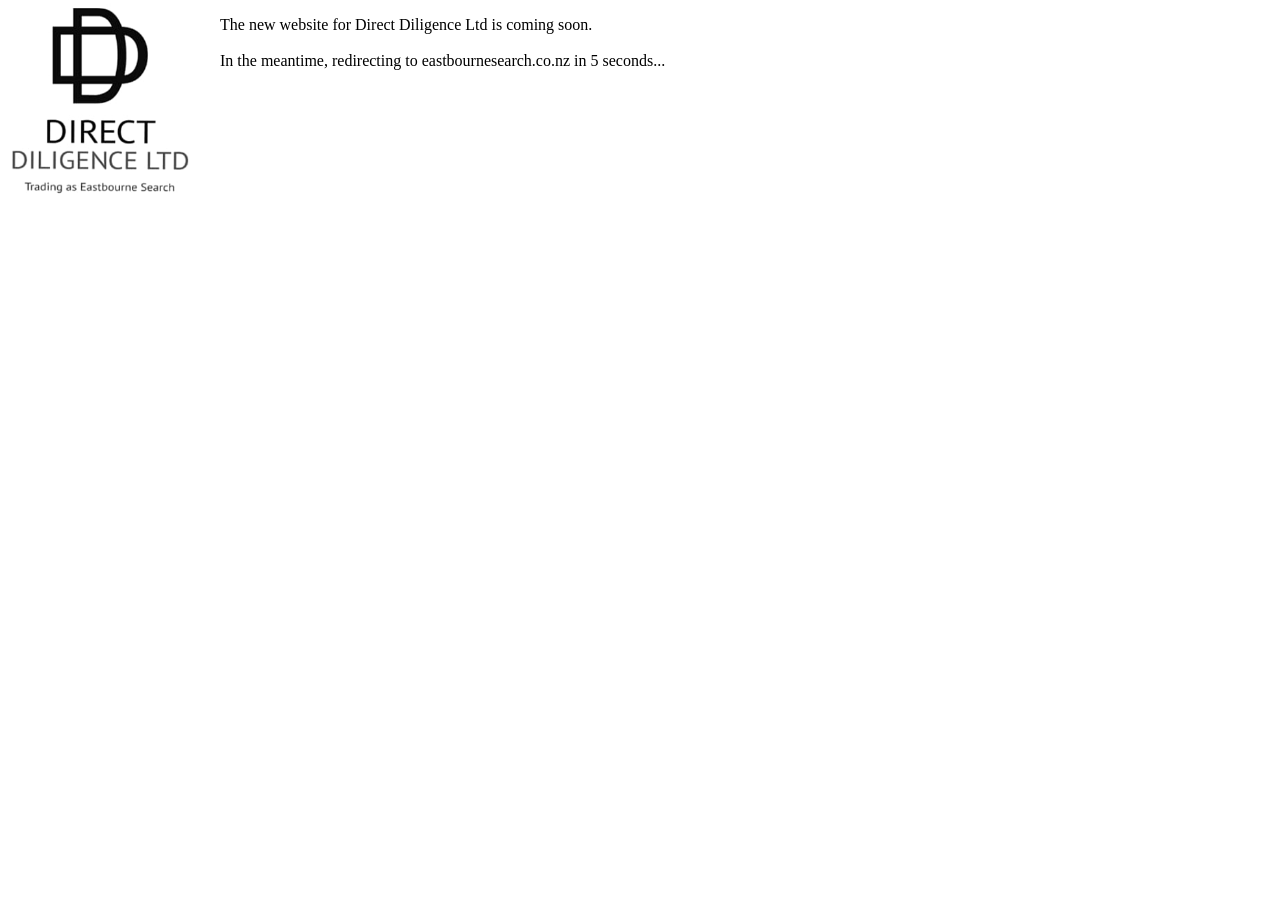
==== index.html @ 0bc6c211 "Commit of temp website, pending full takeover and restyle" ====
<!DOCTYPE html>
<html lang="en">
<head>
<meta charset="UTF-8">
<meta name="viewport" content="width=device-width, initial-scale=1.0">
<title>Redirecting...</title>
<style>
    /* Style to position the image */
    #left-image {
        position: absolute;
        top: 0;
        left: 0;
        width: 200px; /* Adjust width as needed */
        height: auto; /* Maintain aspect ratio */
    }
    /* Style to position the text */
    #redirect-text {
        position: absolute;
        top: 0;
        left: 220px; /* Adjust distance from the left side */
    }
</style>
<script>
    setTimeout(function() {
        window.location.href = "https://www.eastbournesearch.co.nz";
    }, 5000); // 5000 milliseconds = 5 seconds
</script>
</head>
<body>
	<img id="left-image" src="images/DDL_logo_mar2024.png" alt="Direct Diligence Ltd logo">
    <p id="redirect-text">The new website for Direct Diligence Ltd is coming soon.<br><br>
        In the meantime, redirecting to eastbournesearch.co.nz in 5 seconds...</p>
</body>
</html>
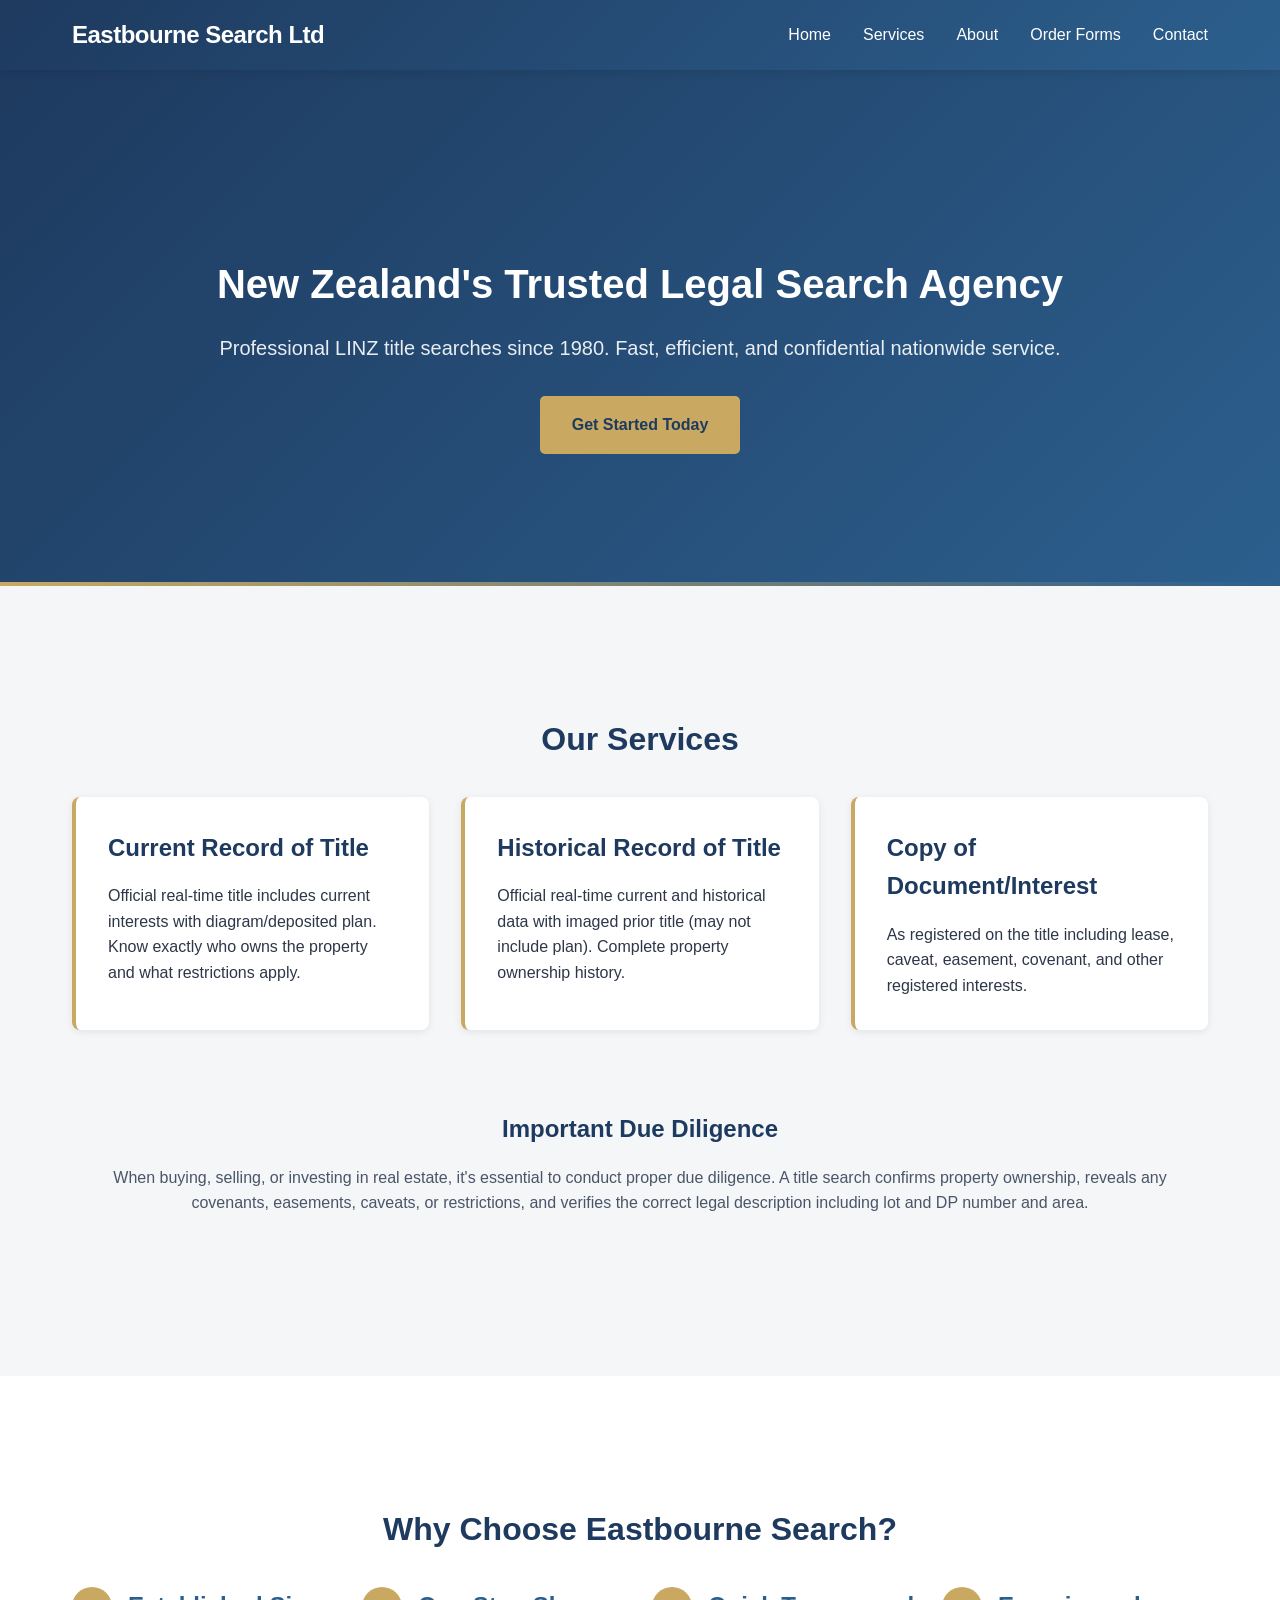
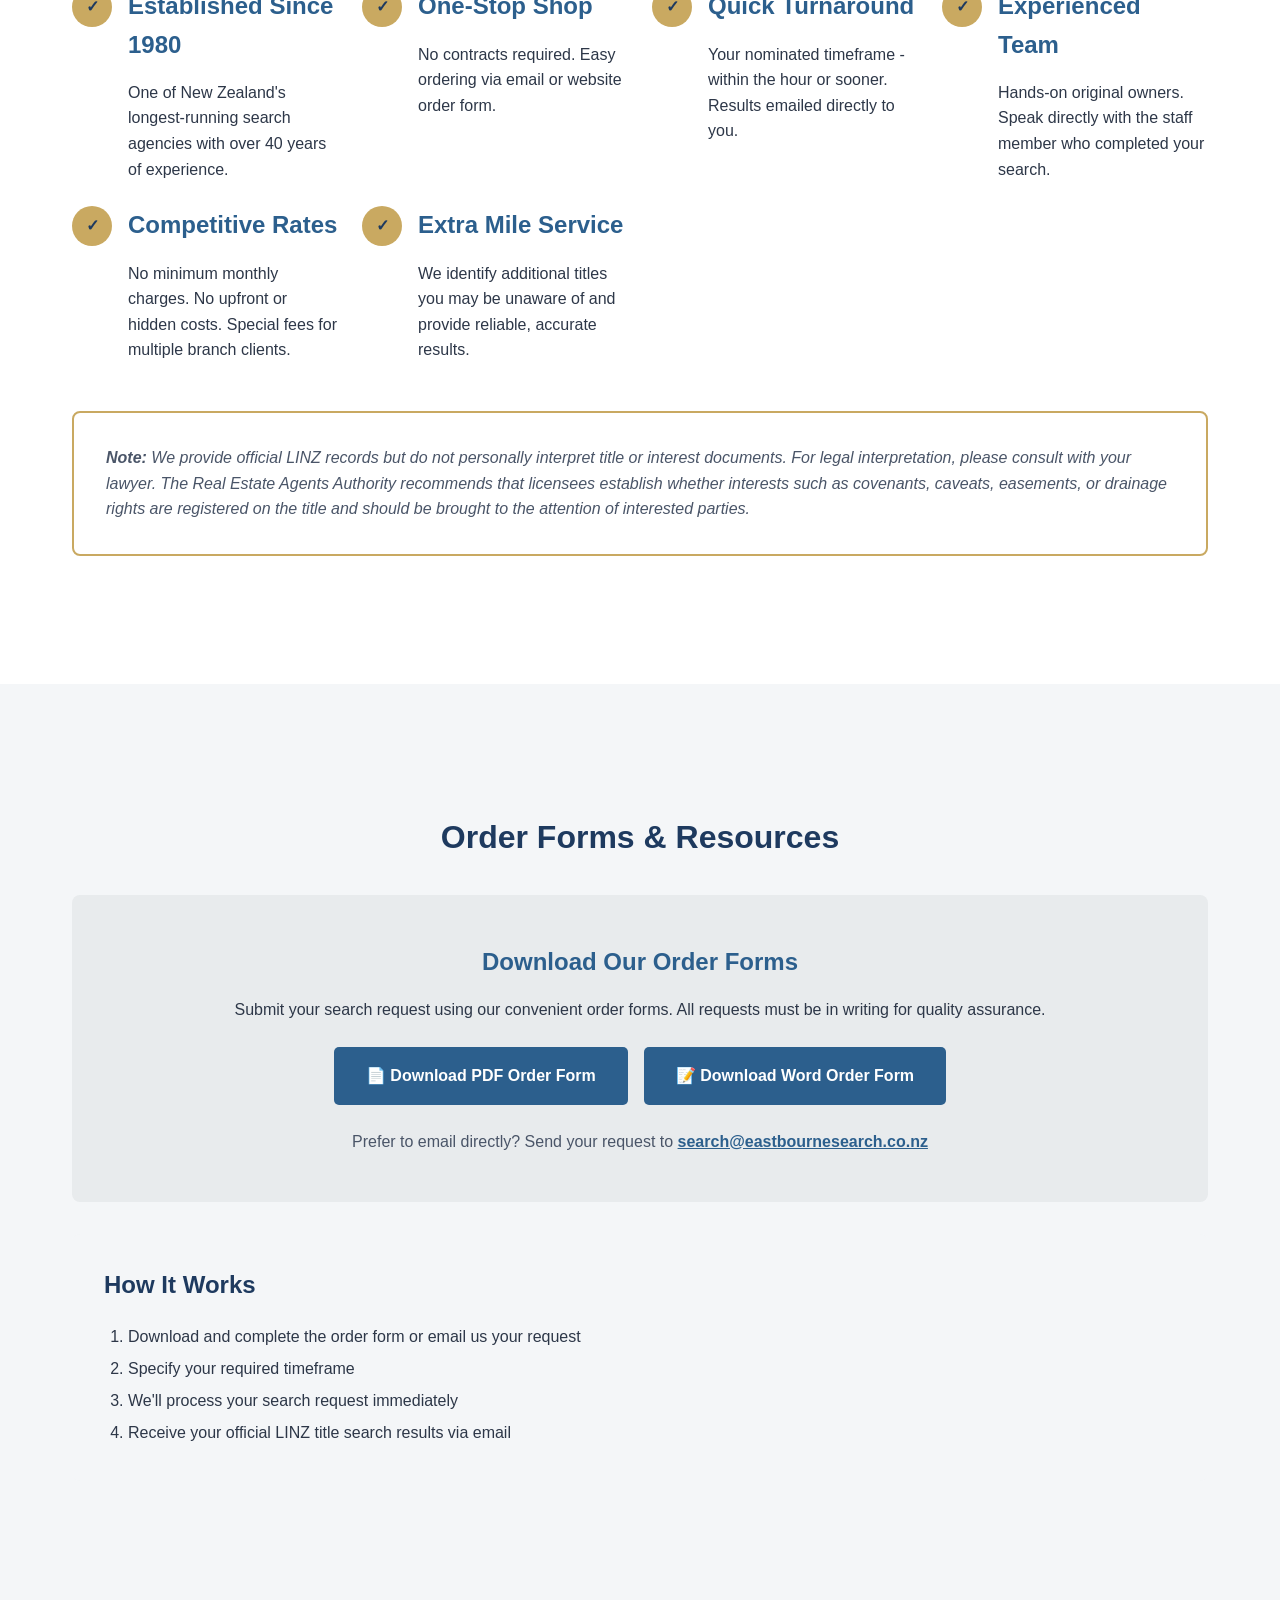
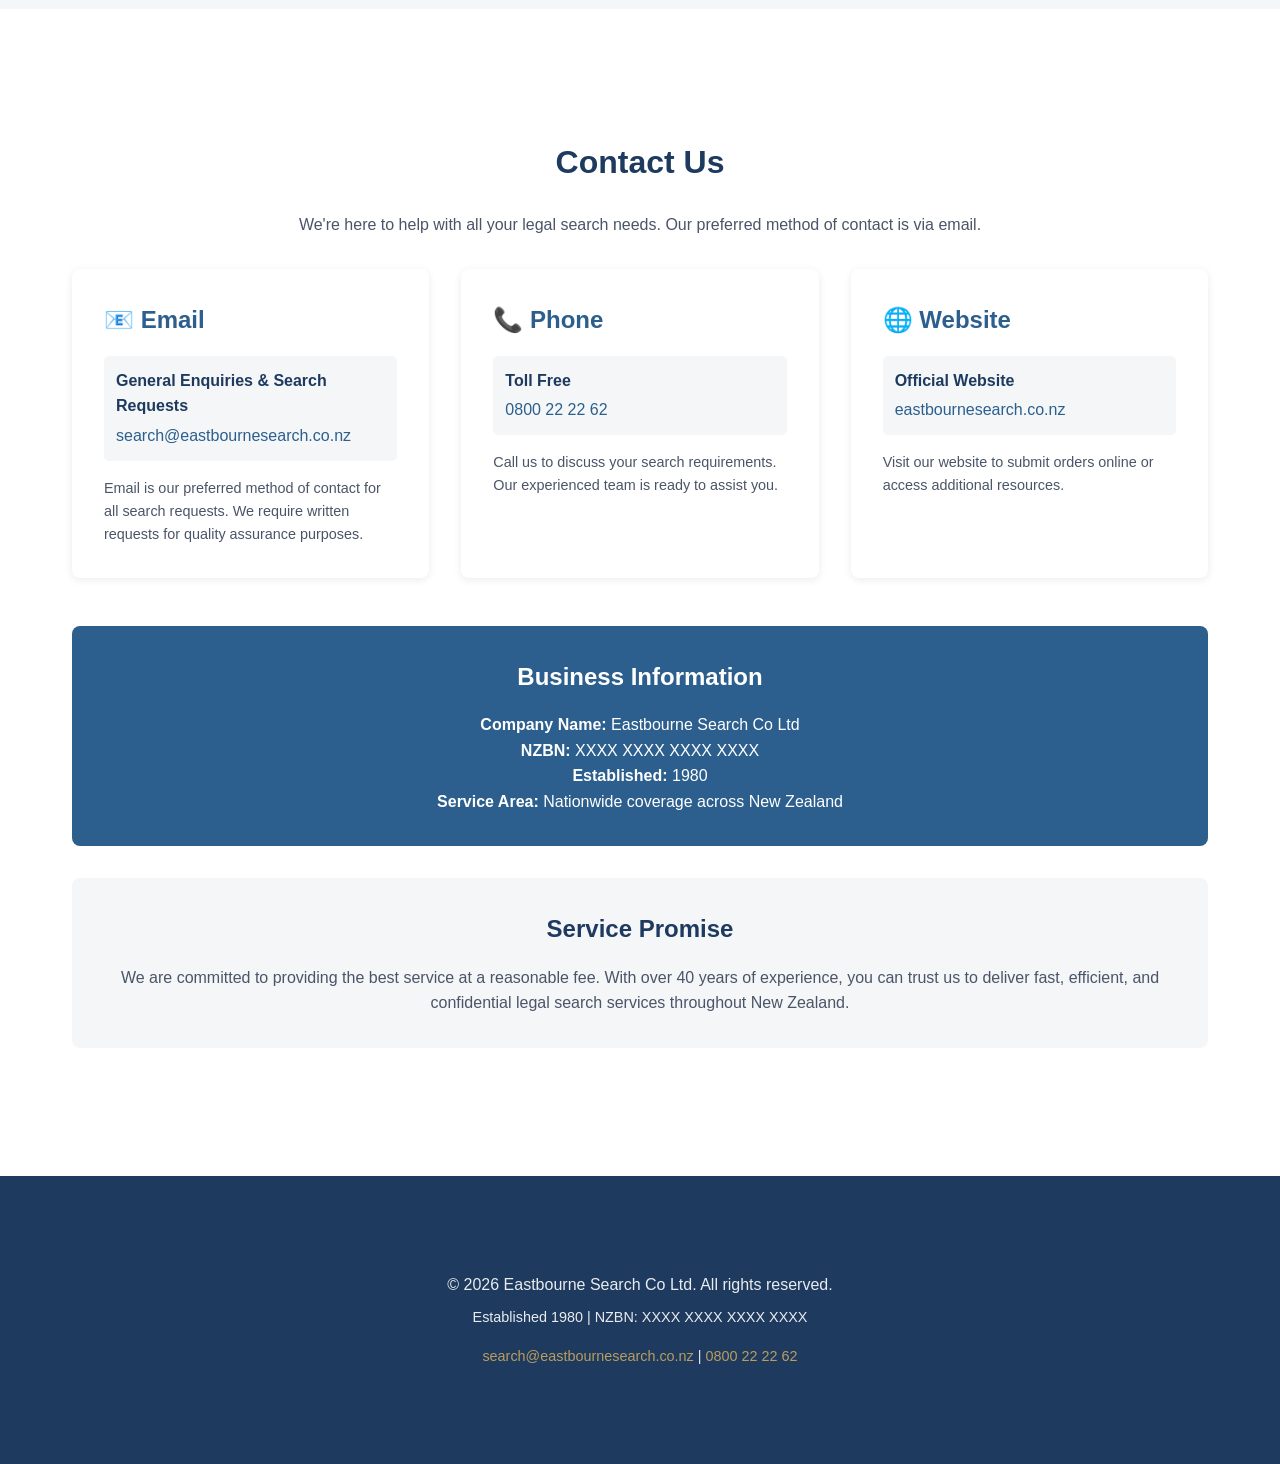
==== commit 2ae19d65: "Add index.html" ====
--- a/index.html
+++ b/index.html
@@ -1,34 +1,549 @@
 <!DOCTYPE html>
 <html lang="en">
 <head>
-<meta charset="UTF-8">
-<meta name="viewport" content="width=device-width, initial-scale=1.0">
-<title>Redirecting...</title>
-<style>
-    /* Style to position the image */
-    #left-image {
-        position: absolute;
-        top: 0;
-        left: 0;
-        width: 200px; /* Adjust width as needed */
-        height: auto; /* Maintain aspect ratio */
-    }
-    /* Style to position the text */
-    #redirect-text {
-        position: absolute;
-        top: 0;
-        left: 220px; /* Adjust distance from the left side */
-    }
-</style>
-<script>
-    setTimeout(function() {
-        window.location.href = "https://www.eastbournesearch.co.nz";
-    }, 5000); // 5000 milliseconds = 5 seconds
-</script>
+    <meta charset="UTF-8">
+    <meta name="viewport" content="width=device-width, initial-scale=1.0">
+    <meta name="description" content="Eastbourne Search Ltd - New Zealand's trusted legal search agency since 1980. Fast, efficient, confidential nationwide LINZ title searches.">
+    <title>Eastbourne Search Ltd | Legal Title Search Agency NZ</title>
+    <style>
+        /* Modern Legal Firm Color Palette */
+        :root {
+            --primary-navy: #1e3a5f;
+            --secondary-blue: #2c5f8d;
+            --accent-gold: #c9a961;
+            --light-gray: #f4f6f8;
+            --mid-gray: #e8ebed;
+            --dark-gray: #4a5568;
+            --white: #ffffff;
+            --text-primary: #2d3748;
+            --text-secondary: #4a5568;
+        }
+
+        * {
+            margin: 0;
+            padding: 0;
+            box-sizing: border-box;
+        }
+
+        body {
+            font-family: -apple-system, BlinkMacSystemFont, 'Segoe UI', Roboto, 'Helvetica Neue', Arial, sans-serif;
+            line-height: 1.6;
+            color: var(--text-primary);
+            background-color: var(--white);
+        }
+
+        /* Header & Navigation */
+        header {
+            background: linear-gradient(135deg, var(--primary-navy) 0%, var(--secondary-blue) 100%);
+            color: var(--white);
+            padding: 1rem 0;
+            position: fixed;
+            width: 100%;
+            top: 0;
+            z-index: 1000;
+            box-shadow: 0 2px 10px rgba(0,0,0,0.1);
+        }
+
+        nav {
+            max-width: 1200px;
+            margin: 0 auto;
+            padding: 0 2rem;
+            display: flex;
+            justify-content: space-between;
+            align-items: center;
+        }
+
+        .logo {
+            font-size: 1.5rem;
+            font-weight: 700;
+            letter-spacing: -0.5px;
+        }
+
+        .nav-links {
+            display: flex;
+            gap: 2rem;
+            list-style: none;
+        }
+
+        .nav-links a {
+            color: var(--white);
+            text-decoration: none;
+            font-weight: 500;
+            transition: color 0.3s ease;
+        }
+
+        .nav-links a:hover {
+            color: var(--accent-gold);
+        }
+
+        /* Hero Section */
+        .hero {
+            background: linear-gradient(135deg, var(--primary-navy) 0%, var(--secondary-blue) 100%);
+            color: var(--white);
+            padding: 8rem 2rem 4rem;
+            text-align: center;
+            margin-top: 60px;
+        }
+
+        .hero h1 {
+            font-size: 2.5rem;
+            margin-bottom: 1rem;
+            font-weight: 700;
+        }
+
+        .hero p {
+            font-size: 1.25rem;
+            margin-bottom: 2rem;
+            opacity: 0.9;
+        }
+
+        .cta-button {
+            display: inline-block;
+            background-color: var(--accent-gold);
+            color: var(--primary-navy);
+            padding: 1rem 2rem;
+            text-decoration: none;
+            border-radius: 5px;
+            font-weight: 600;
+            transition: transform 0.3s ease, box-shadow 0.3s ease;
+        }
+
+        .cta-button:hover {
+            transform: translateY(-2px);
+            box-shadow: 0 5px 15px rgba(201, 169, 97, 0.4);
+        }
+
+        /* Container */
+        .container {
+            max-width: 1200px;
+            margin: 0 auto;
+            padding: 4rem 2rem;
+        }
+
+        /* Section Styling */
+        section {
+            padding: 4rem 0;
+        }
+
+        section:nth-child(even) {
+            background-color: var(--light-gray);
+        }
+
+        h2 {
+            font-size: 2rem;
+            color: var(--primary-navy);
+            margin-bottom: 1.5rem;
+            text-align: center;
+        }
+
+        h3 {
+            font-size: 1.5rem;
+            color: var(--secondary-blue);
+            margin-bottom: 1rem;
+        }
+
+        /* Services Grid */
+        .services-grid {
+            display: grid;
+            grid-template-columns: repeat(auto-fit, minmax(300px, 1fr));
+            gap: 2rem;
+            margin-top: 2rem;
+        }
+
+        .service-card {
+            background: var(--white);
+            padding: 2rem;
+            border-radius: 8px;
+            box-shadow: 0 2px 8px rgba(0,0,0,0.08);
+            border-left: 4px solid var(--accent-gold);
+            transition: transform 0.3s ease, box-shadow 0.3s ease;
+        }
+
+        .service-card:hover {
+            transform: translateY(-5px);
+            box-shadow: 0 5px 20px rgba(0,0,0,0.12);
+        }
+
+        .service-card h3 {
+            color: var(--primary-navy);
+        }
+
+        /* Why Choose Us */
+        .features-list {
+            display: grid;
+            grid-template-columns: repeat(auto-fit, minmax(250px, 1fr));
+            gap: 1.5rem;
+            margin-top: 2rem;
+        }
+
+        .feature-item {
+            display: flex;
+            align-items: start;
+            gap: 1rem;
+        }
+
+        .feature-icon {
+            background: var(--accent-gold);
+            color: var(--primary-navy);
+            width: 40px;
+            height: 40px;
+            border-radius: 50%;
+            display: flex;
+            align-items: center;
+            justify-content: center;
+            font-weight: bold;
+            flex-shrink: 0;
+        }
+
+        /* Order Forms Section */
+        .download-section {
+            text-align: center;
+            padding: 3rem;
+            background: var(--mid-gray);
+            border-radius: 8px;
+            margin: 2rem 0;
+        }
+
+        .download-buttons {
+            display: flex;
+            gap: 1rem;
+            justify-content: center;
+            flex-wrap: wrap;
+            margin-top: 1.5rem;
+        }
+
+        .download-btn {
+            display: inline-flex;
+            align-items: center;
+            gap: 0.5rem;
+            background: var(--secondary-blue);
+            color: var(--white);
+            padding: 1rem 2rem;
+            text-decoration: none;
+            border-radius: 5px;
+            font-weight: 600;
+            transition: background 0.3s ease;
+        }
+
+        .download-btn:hover {
+            background: var(--primary-navy);
+        }
+
+        /* Contact Section */
+        .contact-grid {
+            display: grid;
+            grid-template-columns: repeat(auto-fit, minmax(300px, 1fr));
+            gap: 2rem;
+            margin-top: 2rem;
+        }
+
+        .contact-card {
+            background: var(--white);
+            padding: 2rem;
+            border-radius: 8px;
+            box-shadow: 0 2px 8px rgba(0,0,0,0.08);
+        }
+
+        .contact-card h3 {
+            display: flex;
+            align-items: center;
+            gap: 0.5rem;
+            margin-bottom: 1rem;
+        }
+
+        .contact-method {
+            margin: 1rem 0;
+            padding: 0.75rem;
+            background: var(--light-gray);
+            border-radius: 5px;
+        }
+
+        .contact-method strong {
+            color: var(--primary-navy);
+            display: block;
+            margin-bottom: 0.25rem;
+        }
+
+        .contact-method a {
+            color: var(--secondary-blue);
+            text-decoration: none;
+            font-weight: 500;
+        }
+
+        .contact-method a:hover {
+            color: var(--accent-gold);
+        }
+
+        /* Footer */
+        footer {
+            background: var(--primary-navy);
+            color: var(--white);
+            text-align: center;
+            padding: 2rem;
+        }
+
+        footer p {
+            opacity: 0.9;
+        }
+
+        /* Responsive Design */
+        @media (max-width: 768px) {
+            .nav-links {
+                gap: 1rem;
+                font-size: 0.9rem;
+            }
+
+            .hero h1 {
+                font-size: 2rem;
+            }
+
+            .hero p {
+                font-size: 1rem;
+            }
+
+            .container {
+                padding: 2rem 1rem;
+            }
+
+            section {
+                padding: 2rem 0;
+            }
+        }
+
+        /* Smooth Scroll */
+        html {
+            scroll-behavior: smooth;
+        }
+
+        /* Accent Bar */
+        .accent-bar {
+            height: 4px;
+            background: linear-gradient(90deg, var(--accent-gold) 0%, var(--secondary-blue) 100%);
+        }
+    </style>
 </head>
 <body>
-	<img id="left-image" src="images/DDL_logo_mar2024.png" alt="Direct Diligence Ltd logo">
-    <p id="redirect-text">The new website for Direct Diligence Ltd is coming soon.<br><br>
-        In the meantime, redirecting to eastbournesearch.co.nz in 5 seconds...</p>
+    <!-- Header & Navigation -->
+    <header>
+        <nav>
+            <div class="logo">Eastbourne Search Ltd</div>
+            <ul class="nav-links">
+                <li><a href="#home">Home</a></li>
+                <li><a href="#services">Services</a></li>
+                <li><a href="#about">About</a></li>
+                <li><a href="#order">Order Forms</a></li>
+                <li><a href="#contact">Contact</a></li>
+            </ul>
+        </nav>
+    </header>
+
+    <!-- Hero Section -->
+    <section id="home" class="hero">
+        <div class="container">
+            <h1>New Zealand's Trusted Legal Search Agency</h1>
+            <p>Professional LINZ title searches since 1980. Fast, efficient, and confidential nationwide service.</p>
+            <a href="#contact" class="cta-button">Get Started Today</a>
+        </div>
+    </section>
+    <div class="accent-bar"></div>
+
+    <!-- Services Section -->
+    <section id="services">
+        <div class="container">
+            <h2>Our Services</h2>
+            <div class="services-grid">
+                <div class="service-card">
+                    <h3>Current Record of Title</h3>
+                    <p>Official real-time title includes current interests with diagram/deposited plan. Know exactly who owns the property and what restrictions apply.</p>
+                </div>
+                <div class="service-card">
+                    <h3>Historical Record of Title</h3>
+                    <p>Official real-time current and historical data with imaged prior title (may not include plan). Complete property ownership history.</p>
+                </div>
+                <div class="service-card">
+                    <h3>Copy of Document/Interest</h3>
+                    <p>As registered on the title including lease, caveat, easement, covenant, and other registered interests.</p>
+                </div>
+            </div>
+
+            <div style="margin-top: 3rem; padding: 2rem; background: var(--light-gray); border-radius: 8px;">
+                <h3 style="text-align: center; color: var(--primary-navy);">Important Due Diligence</h3>
+                <p style="text-align: center; margin-top: 1rem; color: var(--text-secondary);">
+                    When buying, selling, or investing in real estate, it's essential to conduct proper due diligence. 
+                    A title search confirms property ownership, reveals any covenants, easements, caveats, or restrictions, 
+                    and verifies the correct legal description including lot and DP number and area.
+                </p>
+            </div>
+        </div>
+    </section>
+
+    <!-- About / Why Choose Us Section -->
+    <section id="about">
+        <div class="container">
+            <h2>Why Choose Eastbourne Search?</h2>
+            <div class="features-list">
+                <div class="feature-item">
+                    <div class="feature-icon">✓</div>
+                    <div>
+                        <h3>Established Since 1980</h3>
+                        <p>One of New Zealand's longest-running search agencies with over 40 years of experience.</p>
+                    </div>
+                </div>
+                <div class="feature-item">
+                    <div class="feature-icon">✓</div>
+                    <div>
+                        <h3>One-Stop Shop</h3>
+                        <p>No contracts required. Easy ordering via email or website order form.</p>
+                    </div>
+                </div>
+                <div class="feature-item">
+                    <div class="feature-icon">✓</div>
+                    <div>
+                        <h3>Quick Turnaround</h3>
+                        <p>Your nominated timeframe - within the hour or sooner. Results emailed directly to you.</p>
+                    </div>
+                </div>
+                <div class="feature-item">
+                    <div class="feature-icon">✓</div>
+                    <div>
+                        <h3>Experienced Team</h3>
+                        <p>Hands-on original owners. Speak directly with the staff member who completed your search.</p>
+                    </div>
+                </div>
+                <div class="feature-item">
+                    <div class="feature-icon">✓</div>
+                    <div>
+                        <h3>Competitive Rates</h3>
+                        <p>No minimum monthly charges. No upfront or hidden costs. Special fees for multiple branch clients.</p>
+                    </div>
+                </div>
+                <div class="feature-item">
+                    <div class="feature-icon">✓</div>
+                    <div>
+                        <h3>Extra Mile Service</h3>
+                        <p>We identify additional titles you may be unaware of and provide reliable, accurate results.</p>
+                    </div>
+                </div>
+            </div>
+
+            <div style="margin-top: 3rem; padding: 2rem; background: var(--white); border-radius: 8px; border: 2px solid var(--accent-gold);">
+                <p style="color: var(--text-secondary); font-style: italic;">
+                    <strong>Note:</strong> We provide official LINZ records but do not personally interpret title or interest documents. 
+                    For legal interpretation, please consult with your lawyer. The Real Estate Agents Authority recommends that 
+                    licensees establish whether interests such as covenants, caveats, easements, or drainage rights are registered 
+                    on the title and should be brought to the attention of interested parties.
+                </p>
+            </div>
+        </div>
+    </section>
+
+    <!-- Order Forms Section -->
+    <section id="order">
+        <div class="container">
+            <h2>Order Forms & Resources</h2>
+            <div class="download-section">
+                <h3>Download Our Order Forms</h3>
+                <p>Submit your search request using our convenient order forms. All requests must be in writing for quality assurance.</p>
+                <div class="download-buttons">
+                    <a href="#" class="download-btn" onclick="alert('PDF Order Form - Please update this link to your actual PDF file path'); return false;">
+                        📄 Download PDF Order Form
+                    </a>
+                    <a href="#" class="download-btn" onclick="alert('Word Order Form - Please update this link to your actual Word file path'); return false;">
+                        📝 Download Word Order Form
+                    </a>
+                </div>
+                <p style="margin-top: 1.5rem; color: var(--text-secondary);">
+                    Prefer to email directly? Send your request to 
+                    <a href="mailto:search@eastbournesearch.co.nz" style="color: var(--secondary-blue); font-weight: 600;">search@eastbournesearch.co.nz</a>
+                </p>
+            </div>
+
+            <div style="margin-top: 2rem; padding: 2rem; background: var(--light-gray); border-radius: 8px;">
+                <h3 style="color: var(--primary-navy);">How It Works</h3>
+                <ol style="margin-left: 1.5rem; margin-top: 1rem; line-height: 2;">
+                    <li>Download and complete the order form or email us your request</li>
+                    <li>Specify your required timeframe</li>
+                    <li>We'll process your search request immediately</li>
+                    <li>Receive your official LINZ title search results via email</li>
+                </ol>
+            </div>
+        </div>
+    </section>
+
+    <!-- Contact Section -->
+    <section id="contact">
+        <div class="container">
+            <h2>Contact Us</h2>
+            <p style="text-align: center; margin-bottom: 2rem; color: var(--text-secondary);">
+                We're here to help with all your legal search needs. Our preferred method of contact is via email.
+            </p>
+            
+            <div class="contact-grid">
+                <div class="contact-card">
+                    <h3>📧 Email</h3>
+                    <div class="contact-method">
+                        <strong>General Enquiries & Search Requests</strong>
+                        <a href="mailto:search@eastbournesearch.co.nz">search@eastbournesearch.co.nz</a>
+                    </div>
+                    <p style="color: var(--text-secondary); margin-top: 1rem; font-size: 0.9rem;">
+                        Email is our preferred method of contact for all search requests. 
+                        We require written requests for quality assurance purposes.
+                    </p>
+                </div>
+
+                <div class="contact-card">
+                    <h3>📞 Phone</h3>
+                    <div class="contact-method">
+                        <strong>Toll Free</strong>
+                        <a href="tel:0800222262">0800 22 22 62</a>
+                    </div>
+                    <p style="color: var(--text-secondary); margin-top: 1rem; font-size: 0.9rem;">
+                        Call us to discuss your search requirements. Our experienced team is ready to assist you.
+                    </p>
+                </div>
+
+                <div class="contact-card">
+                    <h3>🌐 Website</h3>
+                    <div class="contact-method">
+                        <strong>Official Website</strong>
+                        <a href="https://eastbournesearch.co.nz" target="_blank" rel="noopener">eastbournesearch.co.nz</a>
+                    </div>
+                    <p style="color: var(--text-secondary); margin-top: 1rem; font-size: 0.9rem;">
+                        Visit our website to submit orders online or access additional resources.
+                    </p>
+                </div>
+            </div>
+
+            <div style="margin-top: 3rem; padding: 2rem; background: var(--secondary-blue); color: var(--white); border-radius: 8px; text-align: center;">
+                <h3 style="color: var(--white);">Business Information</h3>
+                <p style="margin-top: 1rem;">
+                    <strong>Company Name:</strong> Eastbourne Search Co Ltd<br>
+                    <strong>NZBN:</strong> XXXX XXXX XXXX XXXX<br>
+                    <strong>Established:</strong> 1980<br>
+                    <strong>Service Area:</strong> Nationwide coverage across New Zealand
+                </p>
+            </div>
+
+            <div style="margin-top: 2rem; padding: 2rem; background: var(--light-gray); border-radius: 8px;">
+                <h3 style="color: var(--primary-navy); text-align: center;">Service Promise</h3>
+                <p style="text-align: center; margin-top: 1rem; color: var(--text-secondary);">
+                    We are committed to providing the best service at a reasonable fee. With over 40 years of experience, 
+                    you can trust us to deliver fast, efficient, and confidential legal search services throughout New Zealand.
+                </p>
+            </div>
+        </div>
+    </section>
+
+    <!-- Footer -->
+    <footer>
+        <div class="container">
+            <p>&copy; 2026 Eastbourne Search Co Ltd. All rights reserved.</p>
+            <p style="margin-top: 0.5rem; font-size: 0.9rem;">Established 1980 | NZBN: XXXX XXXX XXXX XXXX</p>
+            <p style="margin-top: 1rem; font-size: 0.9rem;">
+                <a href="mailto:search@eastbournesearch.co.nz" style="color: var(--accent-gold); text-decoration: none;">search@eastbournesearch.co.nz</a> | 
+                <a href="tel:0800222262" style="color: var(--accent-gold); text-decoration: none;">0800 22 22 62</a>
+            </p>
+        </div>
+    </footer>
 </body>
 </html>
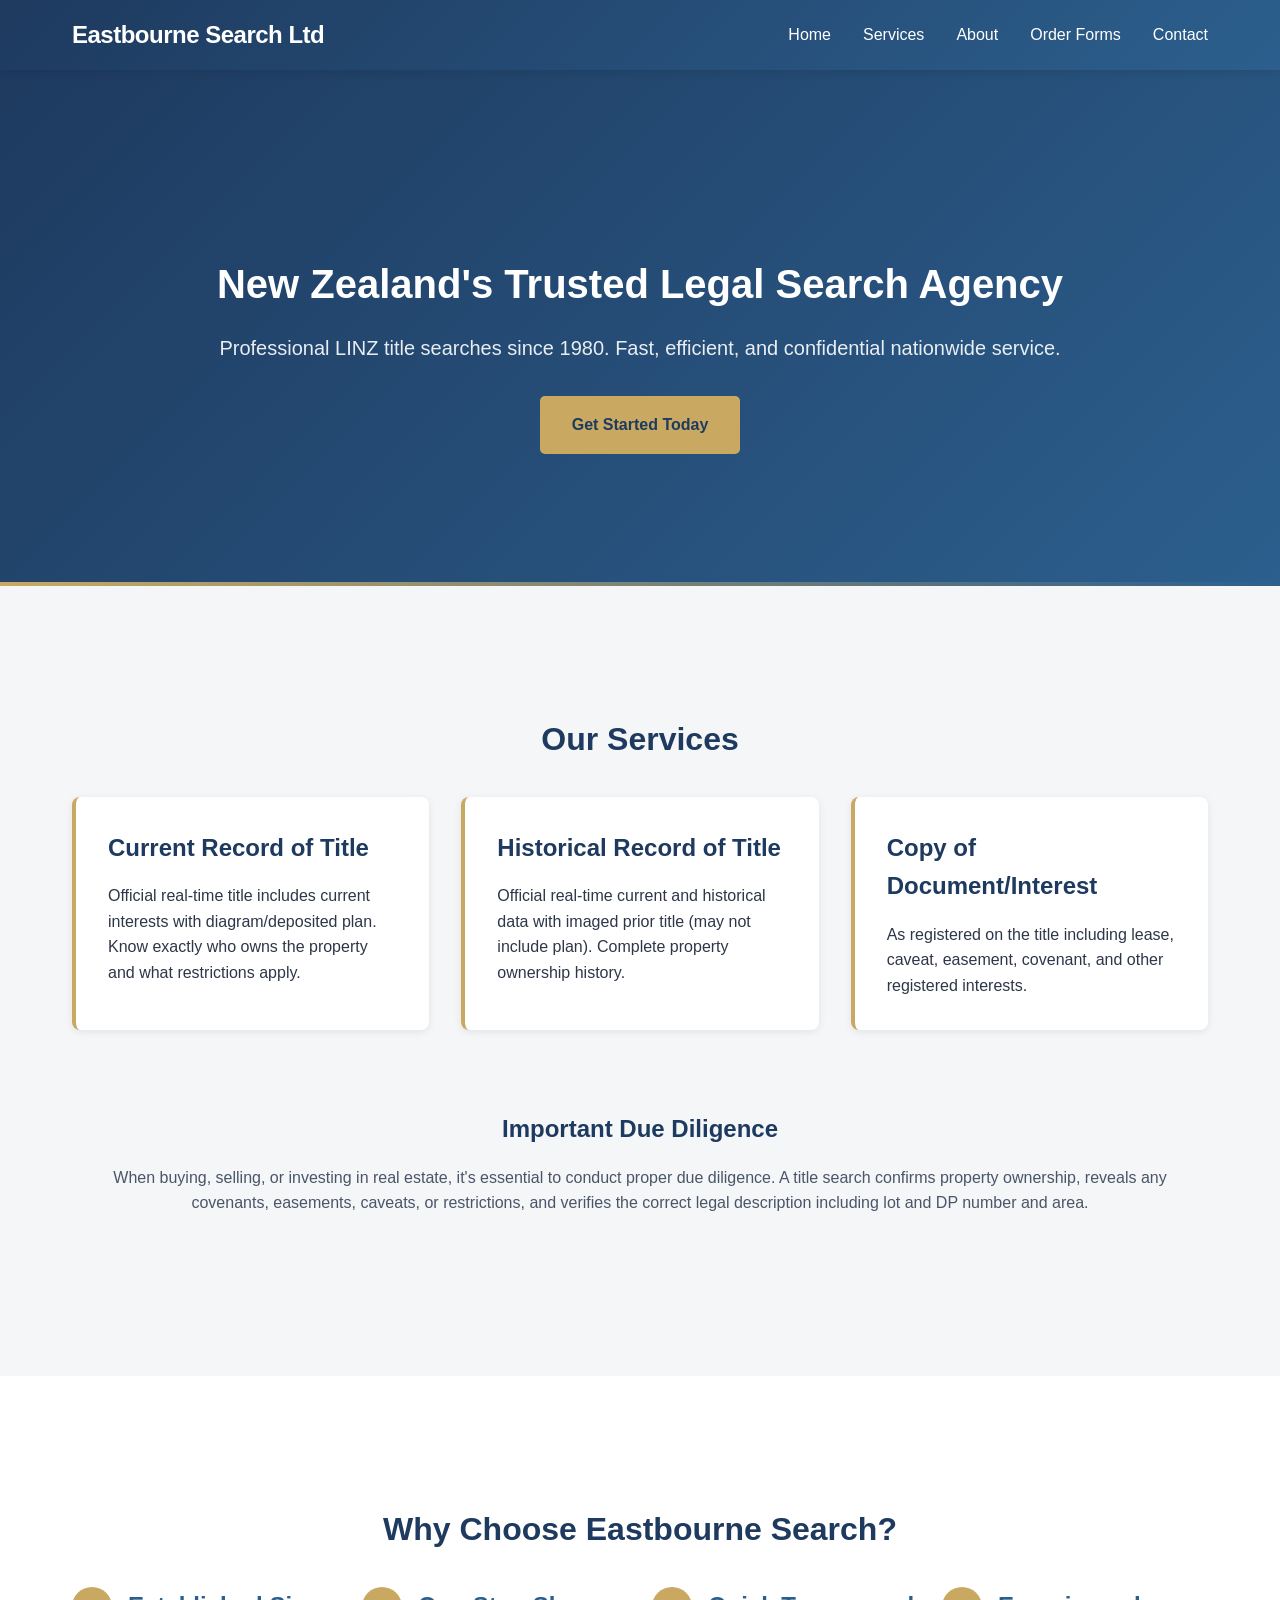
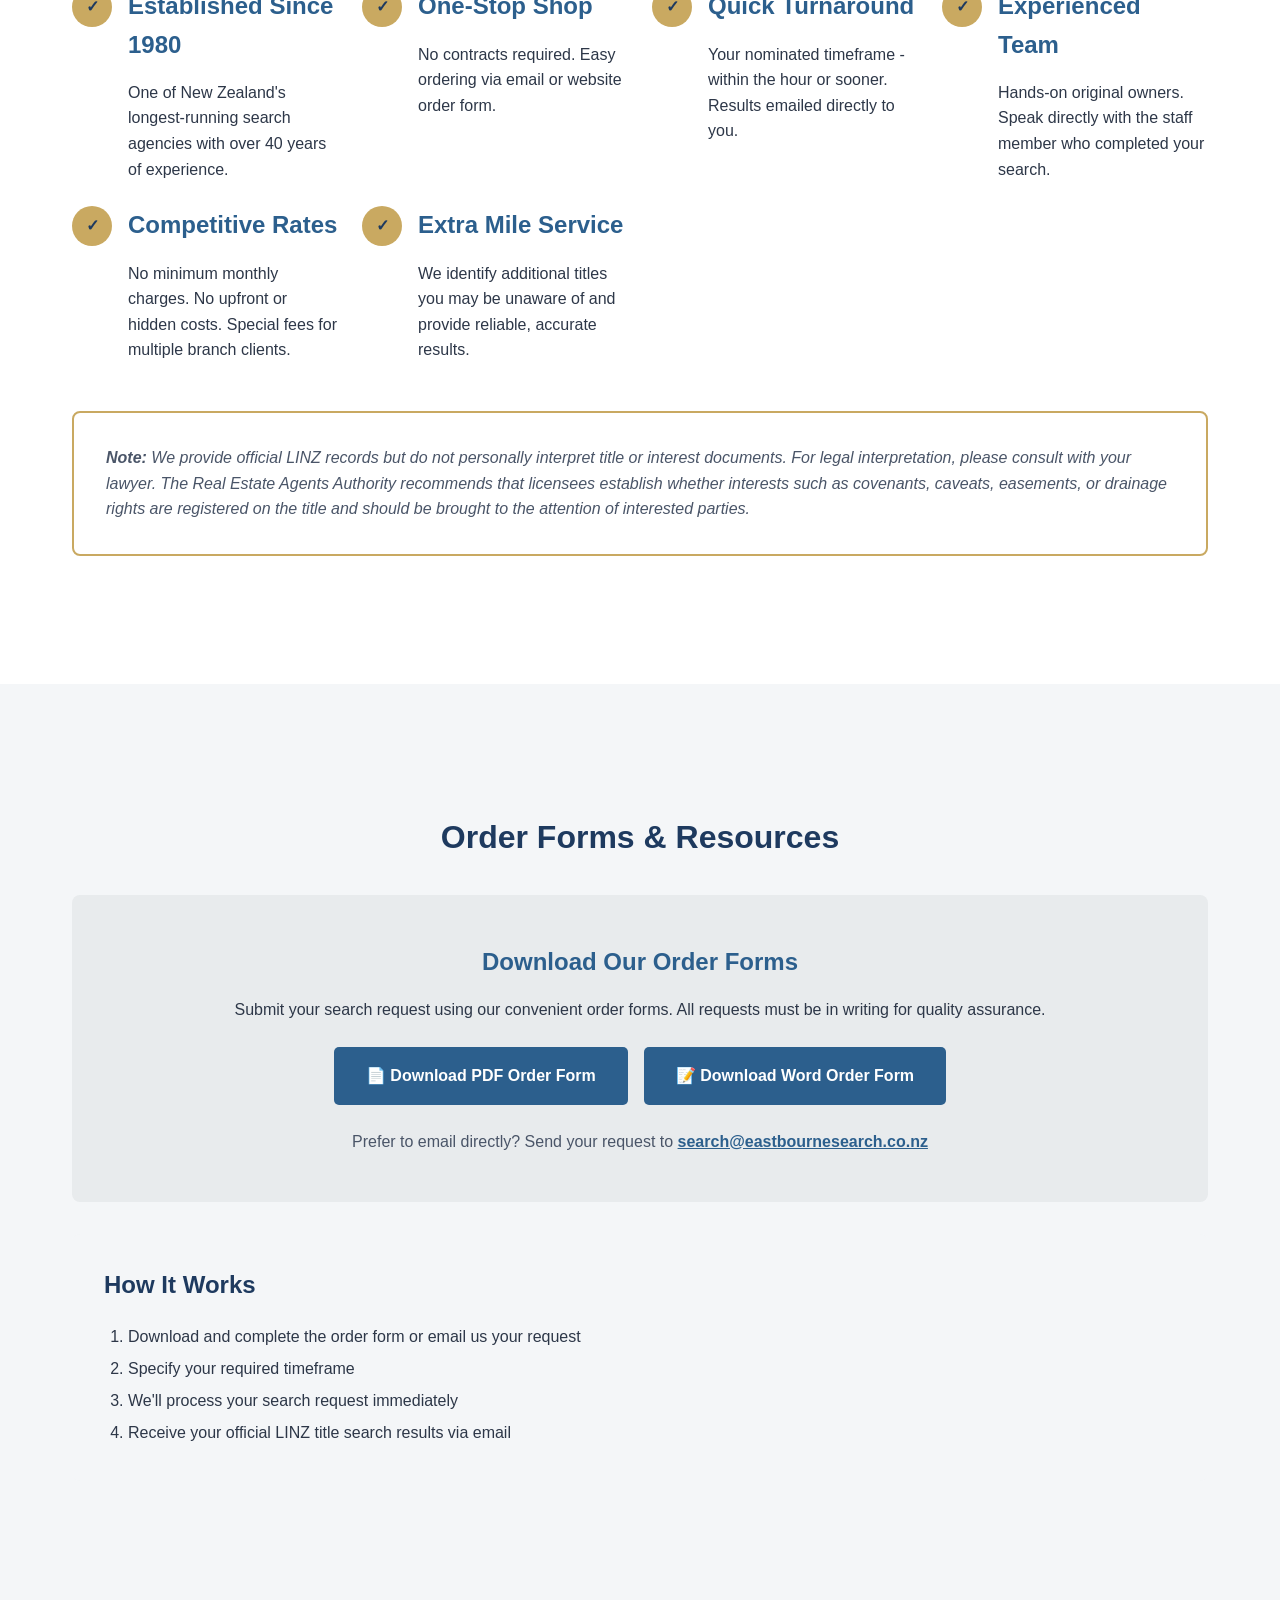
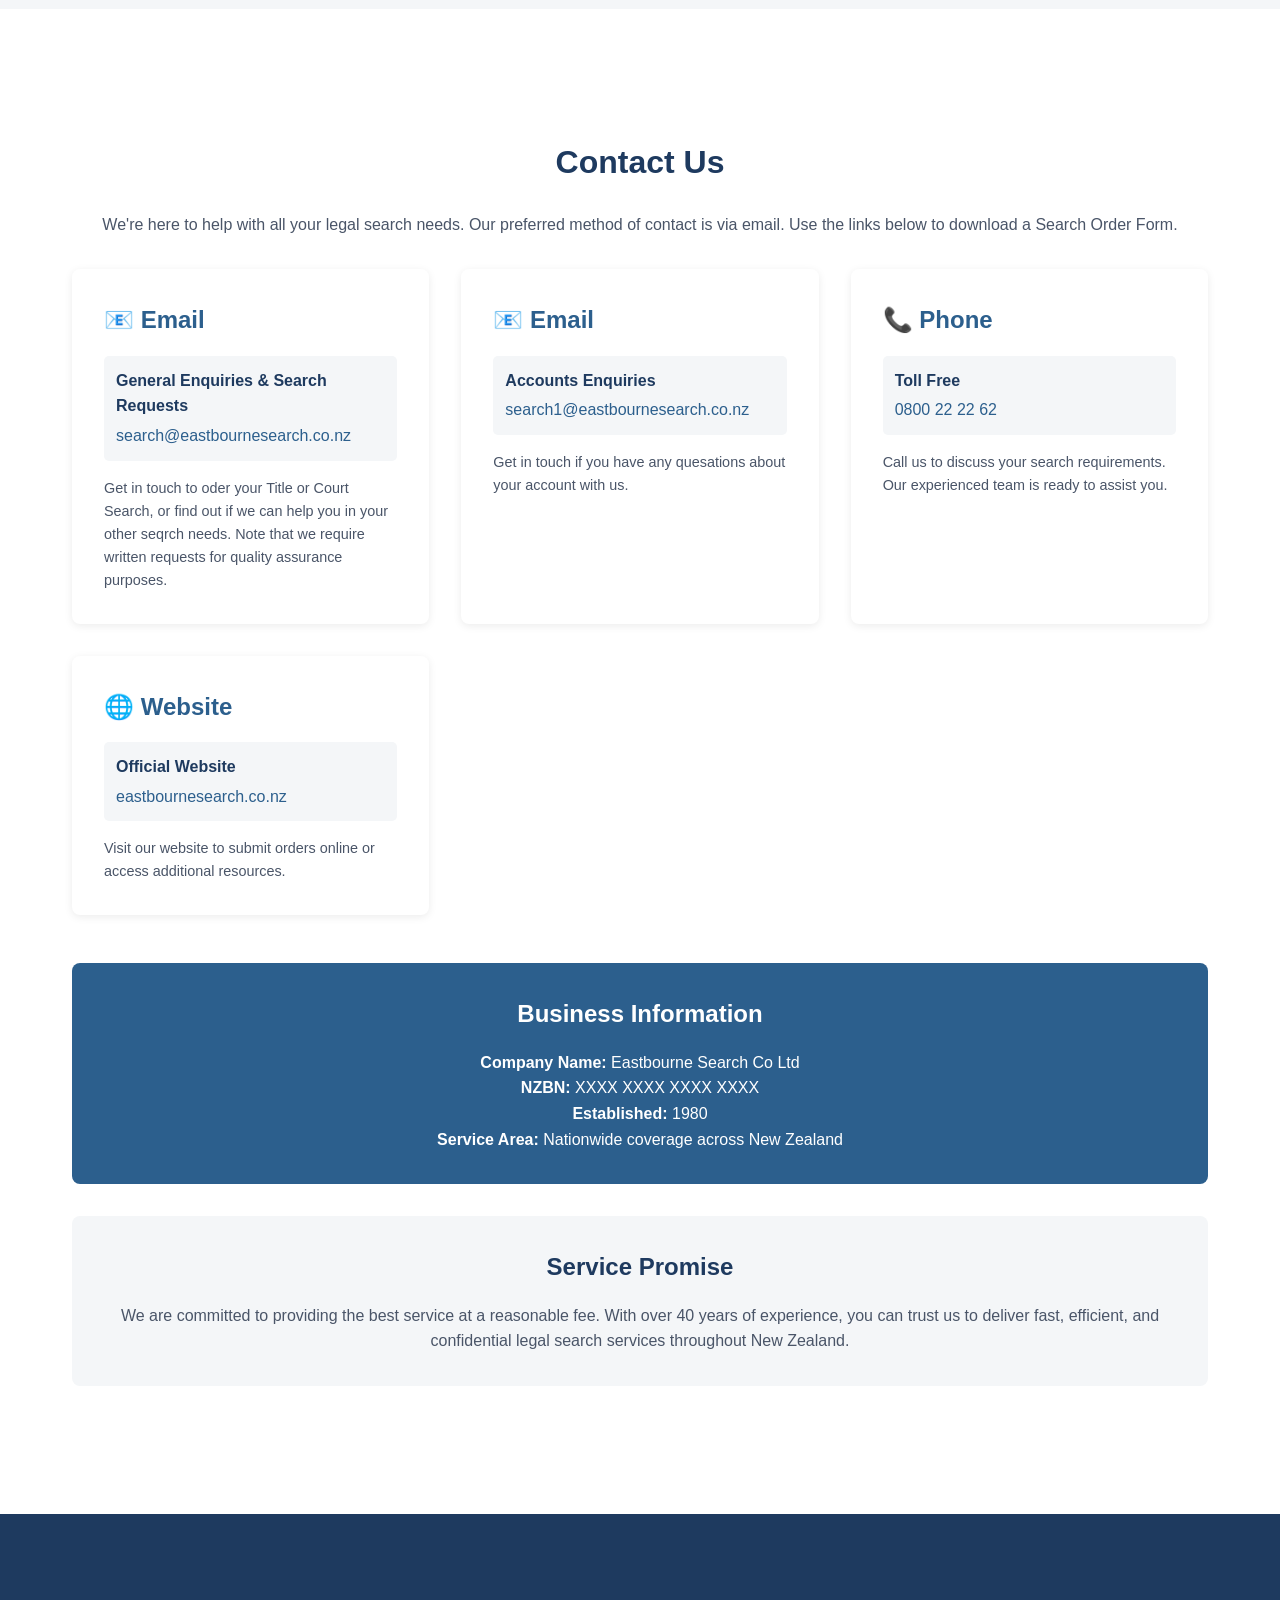
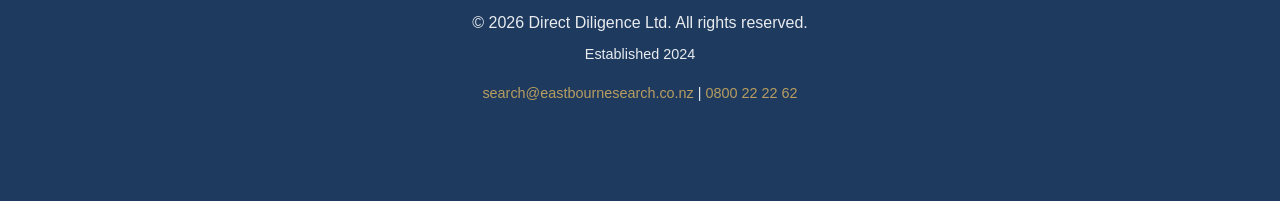
==== commit 4823e35a: "Update index.html Brief update of contact card details to test editing of HTML5 sections" ====
--- a/index.html
+++ b/index.html
@@ -475,7 +475,8 @@
         <div class="container">
             <h2>Contact Us</h2>
             <p style="text-align: center; margin-bottom: 2rem; color: var(--text-secondary);">
-                We're here to help with all your legal search needs. Our preferred method of contact is via email.
+                We're here to help with all your legal search needs. Our preferred method of contact is via email. Use the links below
+                to download a Search Order Form.
             </p>
             
             <div class="contact-grid">
@@ -486,8 +487,19 @@
                         <a href="mailto:search@eastbournesearch.co.nz">search@eastbournesearch.co.nz</a>
                     </div>
                     <p style="color: var(--text-secondary); margin-top: 1rem; font-size: 0.9rem;">
-                        Email is our preferred method of contact for all search requests. 
-                        We require written requests for quality assurance purposes.
+                        Get in touch to oder your Title or Court Search, or find out if we can help you in your
+                        other seqrch needs.  Note that we require written requests for quality assurance purposes.
+                    </p>
+                </div>
+
+                <div class="contact-card">
+                    <h3>📧 Email</h3>
+                    <div class="contact-method">
+                        <strong>Accounts Enquiries </strong>
+                        <a href="mailto:search@eastbournesearch.co.nz">search1@eastbournesearch.co.nz</a>
+                    </div>
+                    <p style="color: var(--text-secondary); margin-top: 1rem; font-size: 0.9rem;">
+                        Get in touch if you have any quesations about your account with us.
                     </p>
                 </div>
 
@@ -537,8 +549,8 @@
     <!-- Footer -->
     <footer>
         <div class="container">
-            <p>&copy; 2026 Eastbourne Search Co Ltd. All rights reserved.</p>
-            <p style="margin-top: 0.5rem; font-size: 0.9rem;">Established 1980 | NZBN: XXXX XXXX XXXX XXXX</p>
+            <p>&copy; 2026 Direct Diligence Ltd. All rights reserved.</p>
+            <p style="margin-top: 0.5rem; font-size: 0.9rem;">Established 2024</p>
             <p style="margin-top: 1rem; font-size: 0.9rem;">
                 <a href="mailto:search@eastbournesearch.co.nz" style="color: var(--accent-gold); text-decoration: none;">search@eastbournesearch.co.nz</a> | 
                 <a href="tel:0800222262" style="color: var(--accent-gold); text-decoration: none;">0800 22 22 62</a>
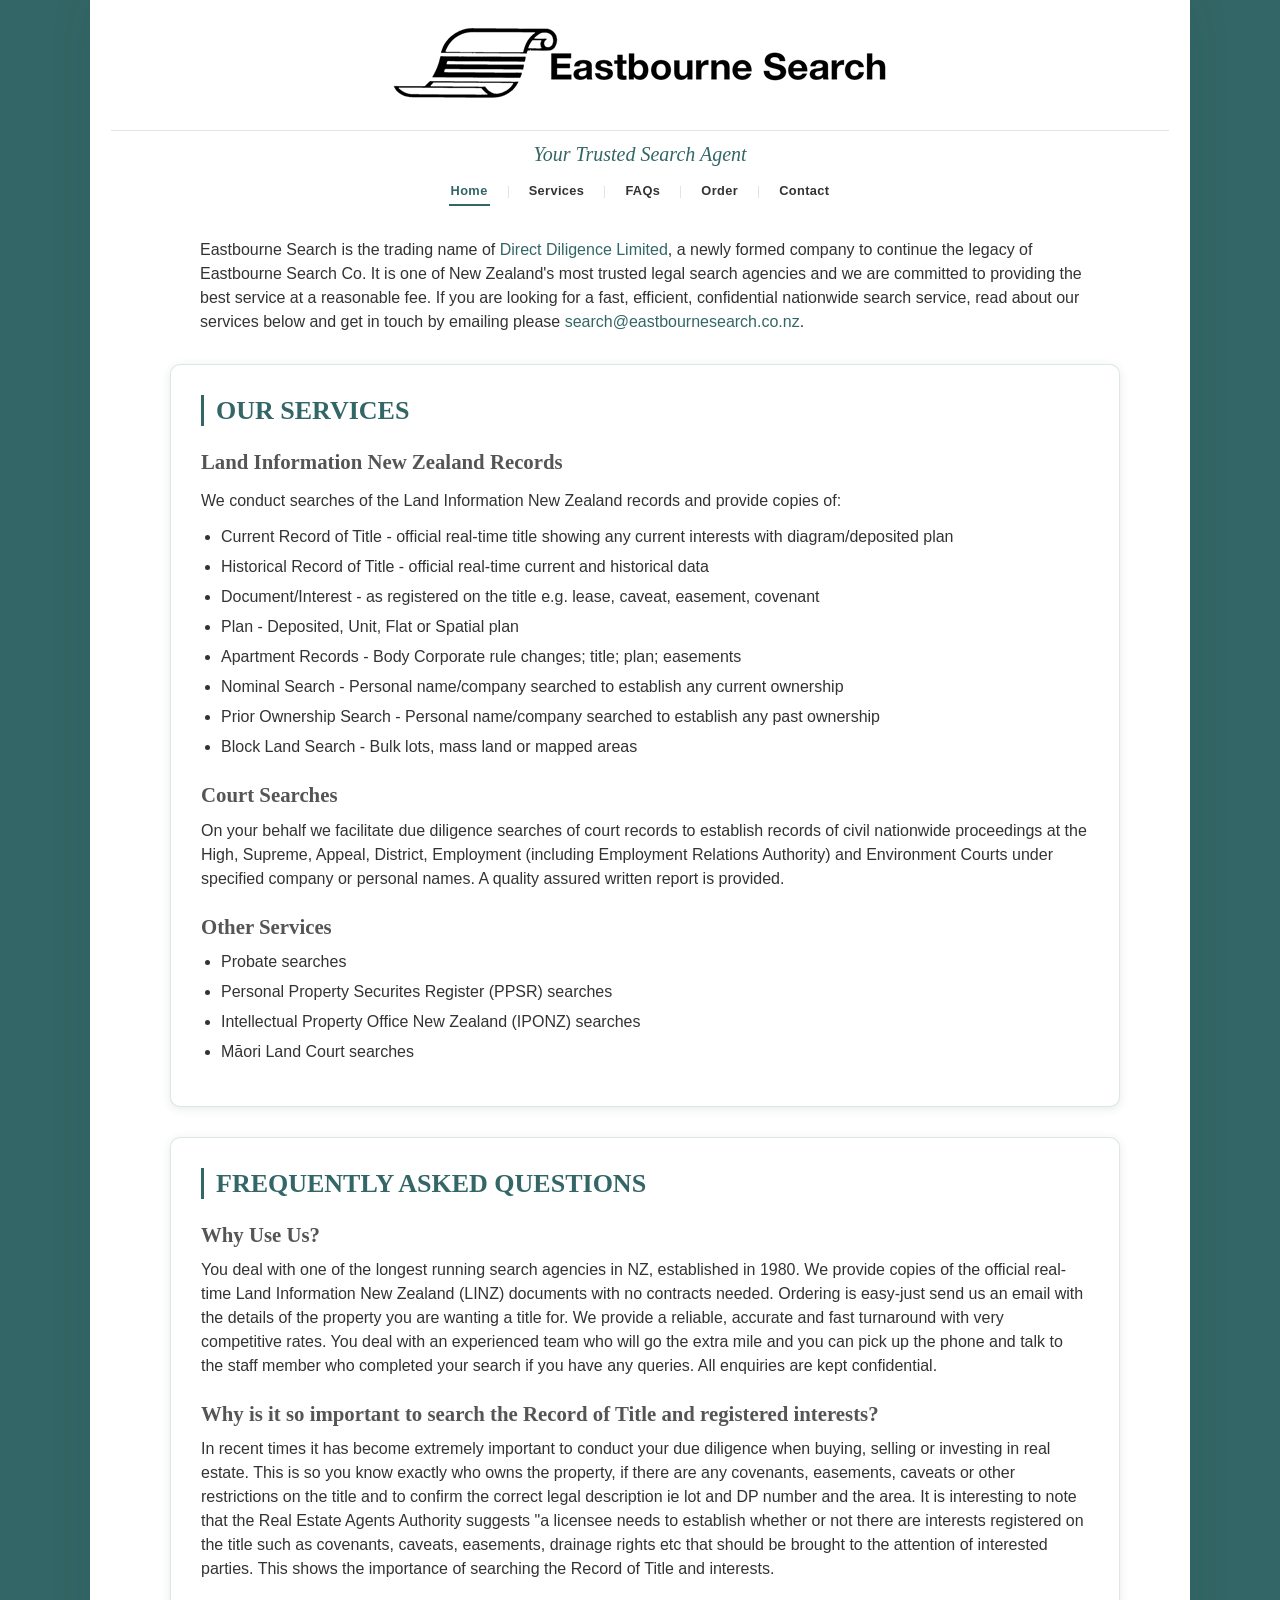
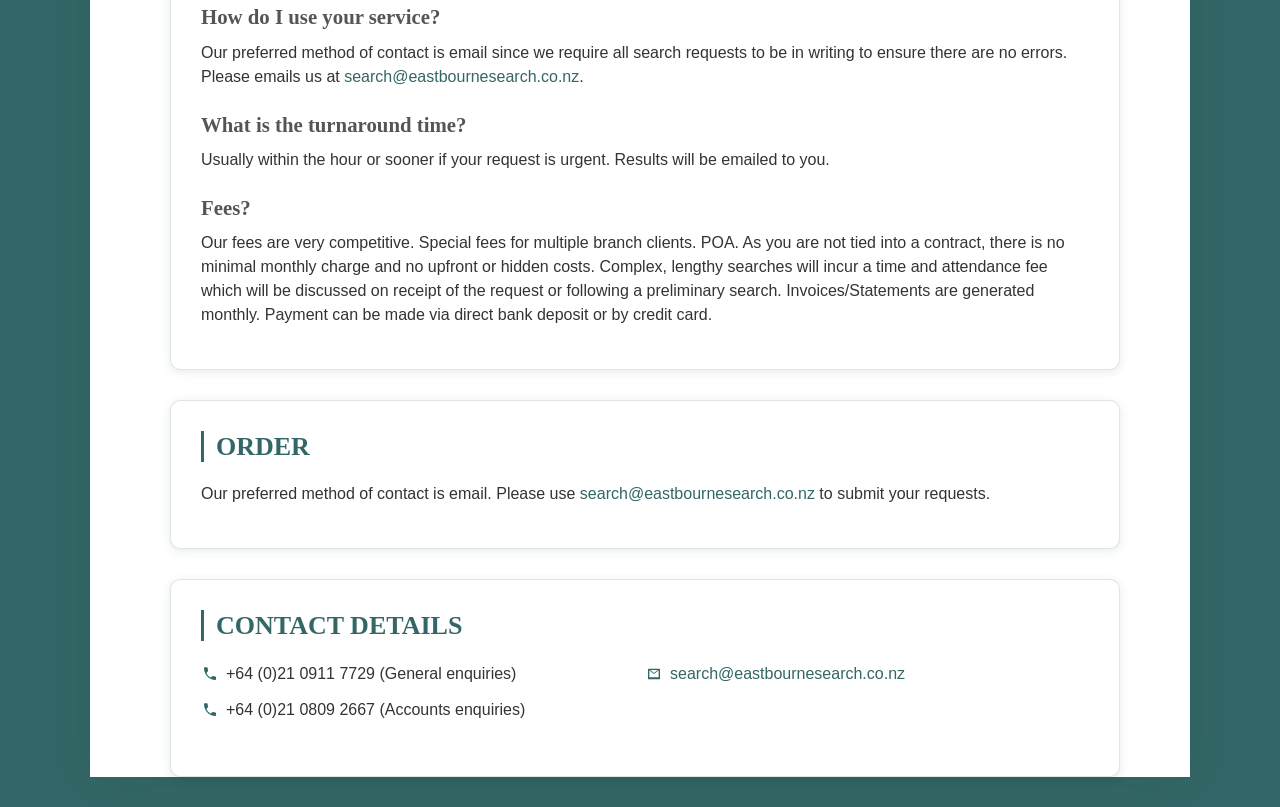
==== commit 38e39609: "commit redesign of original eastbournesearch.co.nz site" ====
--- a/index.html
+++ b/index.html
@@ -1,561 +1,117 @@
-<!DOCTYPE html>
+<!DOCTYPE html PUBLIC "-//W3C//DTD HTML 4.01 Transitional//EN" "http://www.w3.org/TR/html4/loose.dtd">
 <html lang="en">
 <head>
-    <meta charset="UTF-8">
-    <meta name="viewport" content="width=device-width, initial-scale=1.0">
-    <meta name="description" content="Eastbourne Search Ltd - New Zealand's trusted legal search agency since 1980. Fast, efficient, confidential nationwide LINZ title searches.">
-    <title>Eastbourne Search Ltd | Legal Title Search Agency NZ</title>
-    <style>
-        /* Modern Legal Firm Color Palette */
-        :root {
-            --primary-navy: #1e3a5f;
-            --secondary-blue: #2c5f8d;
-            --accent-gold: #c9a961;
-            --light-gray: #f4f6f8;
-            --mid-gray: #e8ebed;
-            --dark-gray: #4a5568;
-            --white: #ffffff;
-            --text-primary: #2d3748;
-            --text-secondary: #4a5568;
-        }
-
-        * {
-            margin: 0;
-            padding: 0;
-            box-sizing: border-box;
-        }
-
-        body {
-            font-family: -apple-system, BlinkMacSystemFont, 'Segoe UI', Roboto, 'Helvetica Neue', Arial, sans-serif;
-            line-height: 1.6;
-            color: var(--text-primary);
-            background-color: var(--white);
-        }
-
-        /* Header & Navigation */
-        header {
-            background: linear-gradient(135deg, var(--primary-navy) 0%, var(--secondary-blue) 100%);
-            color: var(--white);
-            padding: 1rem 0;
-            position: fixed;
-            width: 100%;
-            top: 0;
-            z-index: 1000;
-            box-shadow: 0 2px 10px rgba(0,0,0,0.1);
-        }
-
-        nav {
-            max-width: 1200px;
-            margin: 0 auto;
-            padding: 0 2rem;
-            display: flex;
-            justify-content: space-between;
-            align-items: center;
-        }
-
-        .logo {
-            font-size: 1.5rem;
-            font-weight: 700;
-            letter-spacing: -0.5px;
-        }
-
-        .nav-links {
-            display: flex;
-            gap: 2rem;
-            list-style: none;
-        }
-
-        .nav-links a {
-            color: var(--white);
-            text-decoration: none;
-            font-weight: 500;
-            transition: color 0.3s ease;
-        }
-
-        .nav-links a:hover {
-            color: var(--accent-gold);
-        }
-
-        /* Hero Section */
-        .hero {
-            background: linear-gradient(135deg, var(--primary-navy) 0%, var(--secondary-blue) 100%);
-            color: var(--white);
-            padding: 8rem 2rem 4rem;
-            text-align: center;
-            margin-top: 60px;
-        }
-
-        .hero h1 {
-            font-size: 2.5rem;
-            margin-bottom: 1rem;
-            font-weight: 700;
-        }
-
-        .hero p {
-            font-size: 1.25rem;
-            margin-bottom: 2rem;
-            opacity: 0.9;
-        }
-
-        .cta-button {
-            display: inline-block;
-            background-color: var(--accent-gold);
-            color: var(--primary-navy);
-            padding: 1rem 2rem;
-            text-decoration: none;
-            border-radius: 5px;
-            font-weight: 600;
-            transition: transform 0.3s ease, box-shadow 0.3s ease;
-        }
-
-        .cta-button:hover {
-            transform: translateY(-2px);
-            box-shadow: 0 5px 15px rgba(201, 169, 97, 0.4);
-        }
-
-        /* Container */
-        .container {
-            max-width: 1200px;
-            margin: 0 auto;
-            padding: 4rem 2rem;
-        }
-
-        /* Section Styling */
-        section {
-            padding: 4rem 0;
-        }
-
-        section:nth-child(even) {
-            background-color: var(--light-gray);
-        }
-
-        h2 {
-            font-size: 2rem;
-            color: var(--primary-navy);
-            margin-bottom: 1.5rem;
-            text-align: center;
-        }
-
-        h3 {
-            font-size: 1.5rem;
-            color: var(--secondary-blue);
-            margin-bottom: 1rem;
-        }
-
-        /* Services Grid */
-        .services-grid {
-            display: grid;
-            grid-template-columns: repeat(auto-fit, minmax(300px, 1fr));
-            gap: 2rem;
-            margin-top: 2rem;
-        }
-
-        .service-card {
-            background: var(--white);
-            padding: 2rem;
-            border-radius: 8px;
-            box-shadow: 0 2px 8px rgba(0,0,0,0.08);
-            border-left: 4px solid var(--accent-gold);
-            transition: transform 0.3s ease, box-shadow 0.3s ease;
-        }
-
-        .service-card:hover {
-            transform: translateY(-5px);
-            box-shadow: 0 5px 20px rgba(0,0,0,0.12);
-        }
-
-        .service-card h3 {
-            color: var(--primary-navy);
-        }
-
-        /* Why Choose Us */
-        .features-list {
-            display: grid;
-            grid-template-columns: repeat(auto-fit, minmax(250px, 1fr));
-            gap: 1.5rem;
-            margin-top: 2rem;
-        }
-
-        .feature-item {
-            display: flex;
-            align-items: start;
-            gap: 1rem;
-        }
-
-        .feature-icon {
-            background: var(--accent-gold);
-            color: var(--primary-navy);
-            width: 40px;
-            height: 40px;
-            border-radius: 50%;
-            display: flex;
-            align-items: center;
-            justify-content: center;
-            font-weight: bold;
-            flex-shrink: 0;
-        }
-
-        /* Order Forms Section */
-        .download-section {
-            text-align: center;
-            padding: 3rem;
-            background: var(--mid-gray);
-            border-radius: 8px;
-            margin: 2rem 0;
-        }
-
-        .download-buttons {
-            display: flex;
-            gap: 1rem;
-            justify-content: center;
-            flex-wrap: wrap;
-            margin-top: 1.5rem;
-        }
-
-        .download-btn {
-            display: inline-flex;
-            align-items: center;
-            gap: 0.5rem;
-            background: var(--secondary-blue);
-            color: var(--white);
-            padding: 1rem 2rem;
-            text-decoration: none;
-            border-radius: 5px;
-            font-weight: 600;
-            transition: background 0.3s ease;
-        }
-
-        .download-btn:hover {
-            background: var(--primary-navy);
-        }
-
-        /* Contact Section */
-        .contact-grid {
-            display: grid;
-            grid-template-columns: repeat(auto-fit, minmax(300px, 1fr));
-            gap: 2rem;
-            margin-top: 2rem;
-        }
-
-        .contact-card {
-            background: var(--white);
-            padding: 2rem;
-            border-radius: 8px;
-            box-shadow: 0 2px 8px rgba(0,0,0,0.08);
-        }
-
-        .contact-card h3 {
-            display: flex;
-            align-items: center;
-            gap: 0.5rem;
-            margin-bottom: 1rem;
-        }
-
-        .contact-method {
-            margin: 1rem 0;
-            padding: 0.75rem;
-            background: var(--light-gray);
-            border-radius: 5px;
-        }
-
-        .contact-method strong {
-            color: var(--primary-navy);
-            display: block;
-            margin-bottom: 0.25rem;
-        }
-
-        .contact-method a {
-            color: var(--secondary-blue);
-            text-decoration: none;
-            font-weight: 500;
-        }
-
-        .contact-method a:hover {
-            color: var(--accent-gold);
-        }
-
-        /* Footer */
-        footer {
-            background: var(--primary-navy);
-            color: var(--white);
-            text-align: center;
-            padding: 2rem;
-        }
-
-        footer p {
-            opacity: 0.9;
-        }
-
-        /* Responsive Design */
-        @media (max-width: 768px) {
-            .nav-links {
-                gap: 1rem;
-                font-size: 0.9rem;
-            }
-
-            .hero h1 {
-                font-size: 2rem;
-            }
-
-            .hero p {
-                font-size: 1rem;
-            }
-
-            .container {
-                padding: 2rem 1rem;
-            }
-
-            section {
-                padding: 2rem 0;
-            }
-        }
-
-        /* Smooth Scroll */
-        html {
-            scroll-behavior: smooth;
-        }
-
-        /* Accent Bar */
-        .accent-bar {
-            height: 4px;
-            background: linear-gradient(90deg, var(--accent-gold) 0%, var(--secondary-blue) 100%);
-        }
-    </style>
+	<meta http-equiv="Content-Type" content="text/html; charset=UTF-8">
+	<meta name="viewport" content="width=device-width, initial-scale=1">
+	<title>Eastbourne Search</title>
+	<link href="./files/style.css" rel="stylesheet" type="text/css" media="all">
 </head>
 <body>
-    <!-- Header & Navigation -->
-    <header>
-        <nav>
-            <div class="logo">Eastbourne Search Ltd</div>
-            <ul class="nav-links">
-                <li><a href="#home">Home</a></li>
-                <li><a href="#services">Services</a></li>
-                <li><a href="#about">About</a></li>
-                <li><a href="#order">Order Forms</a></li>
-                <li><a href="#contact">Contact</a></li>
-            </ul>
-        </nav>
-    </header>
+	<div id="site-wrapper">
 
-    <!-- Hero Section -->
-    <section id="home" class="hero">
-        <div class="container">
-            <h1>New Zealand's Trusted Legal Search Agency</h1>
-            <p>Professional LINZ title searches since 1980. Fast, efficient, and confidential nationwide service.</p>
-            <a href="#contact" class="cta-button">Get Started Today</a>
-        </div>
-    </section>
-    <div class="accent-bar"></div>
+		<div id="header">
+			<img src="./files/banner.png" alt="Banner">
+		</div>
 
-    <!-- Services Section -->
-    <section id="services">
-        <div class="container">
-            <h2>Our Services</h2>
-            <div class="services-grid">
-                <div class="service-card">
-                    <h3>Current Record of Title</h3>
-                    <p>Official real-time title includes current interests with diagram/deposited plan. Know exactly who owns the property and what restrictions apply.</p>
-                </div>
-                <div class="service-card">
-                    <h3>Historical Record of Title</h3>
-                    <p>Official real-time current and historical data with imaged prior title (may not include plan). Complete property ownership history.</p>
-                </div>
-                <div class="service-card">
-                    <h3>Copy of Document/Interest</h3>
-                    <p>As registered on the title including lease, caveat, easement, covenant, and other registered interests.</p>
-                </div>
-            </div>
+		<div id="main-nav">
+			<h1>Your Trusted Search Agent</h1>
+			<ul>
+				<li class="first"><a href="#home" class="current">Home</a></li>
+				<li><a href="#services">Services</a></li>
+				<li><a href="#fqs">FAQs</a></li>
+				<li><a href="#order">Order</a></li>
+				<li><a href="#contact">Contact</a></li>
+			</ul>
+		</div>
 
-            <div style="margin-top: 3rem; padding: 2rem; background: var(--light-gray); border-radius: 8px;">
-                <h3 style="text-align: center; color: var(--primary-navy);">Important Due Diligence</h3>
-                <p style="text-align: center; margin-top: 1rem; color: var(--text-secondary);">
-                    When buying, selling, or investing in real estate, it's essential to conduct proper due diligence. 
-                    A title search confirms property ownership, reveals any covenants, easements, caveats, or restrictions, 
-                    and verifies the correct legal description including lot and DP number and area.
-                </p>
-            </div>
-        </div>
-    </section>
+		<div id="content">
 
-    <!-- About / Why Choose Us Section -->
-    <section id="about">
-        <div class="container">
-            <h2>Why Choose Eastbourne Search?</h2>
-            <div class="features-list">
-                <div class="feature-item">
-                    <div class="feature-icon">✓</div>
-                    <div>
-                        <h3>Established Since 1980</h3>
-                        <p>One of New Zealand's longest-running search agencies with over 40 years of experience.</p>
-                    </div>
-                </div>
-                <div class="feature-item">
-                    <div class="feature-icon">✓</div>
-                    <div>
-                        <h3>One-Stop Shop</h3>
-                        <p>No contracts required. Easy ordering via email or website order form.</p>
-                    </div>
-                </div>
-                <div class="feature-item">
-                    <div class="feature-icon">✓</div>
-                    <div>
-                        <h3>Quick Turnaround</h3>
-                        <p>Your nominated timeframe - within the hour or sooner. Results emailed directly to you.</p>
-                    </div>
-                </div>
-                <div class="feature-item">
-                    <div class="feature-icon">✓</div>
-                    <div>
-                        <h3>Experienced Team</h3>
-                        <p>Hands-on original owners. Speak directly with the staff member who completed your search.</p>
-                    </div>
-                </div>
-                <div class="feature-item">
-                    <div class="feature-icon">✓</div>
-                    <div>
-                        <h3>Competitive Rates</h3>
-                        <p>No minimum monthly charges. No upfront or hidden costs. Special fees for multiple branch clients.</p>
-                    </div>
-                </div>
-                <div class="feature-item">
-                    <div class="feature-icon">✓</div>
-                    <div>
-                        <h3>Extra Mile Service</h3>
-                        <p>We identify additional titles you may be unaware of and provide reliable, accurate results.</p>
-                    </div>
-                </div>
-            </div>
+			<div class="main" id="home">
+				<div id="search">
+					Eastbourne Search is the trading name of <a href="https://www.directdiligence.co.nz">Direct Diligence Limited</a>, a newly formed company to continue the legacy of Eastbourne Search Co.
+					It is one of New Zealand's most trusted legal search agencies and we are committed to providing the best service
+					at a reasonable fee. If you are looking for a fast, efficient, confidential nationwide search service, read about our services below and get in touch by emailing please <a href="mailto:search@eastbournesearch.co.nz?subject=Website%20Enquiry">search@eastbournesearch.co.nz</a>.
+				</div>
+			</div>
 
-            <div style="margin-top: 3rem; padding: 2rem; background: var(--white); border-radius: 8px; border: 2px solid var(--accent-gold);">
-                <p style="color: var(--text-secondary); font-style: italic;">
-                    <strong>Note:</strong> We provide official LINZ records but do not personally interpret title or interest documents. 
-                    For legal interpretation, please consult with your lawyer. The Real Estate Agents Authority recommends that 
-                    licensees establish whether interests such as covenants, caveats, easements, or drainage rights are registered 
-                    on the title and should be brought to the attention of interested parties.
-                </p>
-            </div>
-        </div>
-    </section>
+			<div class="main" id="services">
+				<h2>OUR SERVICES</h2>
+				<h3>Land Information New Zealand Records</h3>
+				<p></p>We conduct searches of the Land Information New Zealand records and provide copies of:</p>
+				<ul>
+					<li>Current Record of Title - official real-time title showing any current interests with diagram/deposited plan</li>
+					<li>Historical Record of Title - official real-time current and historical data</li>
+					<li>Document/Interest - as registered on the title e.g. lease, caveat, easement, covenant</li>
+					<li>Plan - Deposited, Unit, Flat or Spatial plan</li>
+					<li>Apartment Records - Body Corporate rule changes; title; plan; easements</li>
+					<li>Nominal Search - Personal name/company searched to establish any current ownership</li>
+					<li>Prior Ownership Search - Personal name/company searched to establish any past ownership</li>
+					<li>Block Land Search - Bulk lots, mass land or mapped areas</li>
+				</ul>
 
-    <!-- Order Forms Section -->
-    <section id="order">
-        <div class="container">
-            <h2>Order Forms & Resources</h2>
-            <div class="download-section">
-                <h3>Download Our Order Forms</h3>
-                <p>Submit your search request using our convenient order forms. All requests must be in writing for quality assurance.</p>
-                <div class="download-buttons">
-                    <a href="#" class="download-btn" onclick="alert('PDF Order Form - Please update this link to your actual PDF file path'); return false;">
-                        📄 Download PDF Order Form
-                    </a>
-                    <a href="#" class="download-btn" onclick="alert('Word Order Form - Please update this link to your actual Word file path'); return false;">
-                        📝 Download Word Order Form
-                    </a>
-                </div>
-                <p style="margin-top: 1.5rem; color: var(--text-secondary);">
-                    Prefer to email directly? Send your request to 
-                    <a href="mailto:search@eastbournesearch.co.nz" style="color: var(--secondary-blue); font-weight: 600;">search@eastbournesearch.co.nz</a>
-                </p>
-            </div>
+				<h3>Court Searches</h3>
+				<p>On your behalf we facilitate due diligence searches of court records to establish records of civil nationwide proceedings at the High, Supreme, Appeal, District, Employment (including Employment Relations Authority) and Environment Courts under specified company or personal names. A quality assured written report is provided.</p>
 
-            <div style="margin-top: 2rem; padding: 2rem; background: var(--light-gray); border-radius: 8px;">
-                <h3 style="color: var(--primary-navy);">How It Works</h3>
-                <ol style="margin-left: 1.5rem; margin-top: 1rem; line-height: 2;">
-                    <li>Download and complete the order form or email us your request</li>
-                    <li>Specify your required timeframe</li>
-                    <li>We'll process your search request immediately</li>
-                    <li>Receive your official LINZ title search results via email</li>
-                </ol>
-            </div>
-        </div>
-    </section>
+				<h3>Other Services</h3>
+				<ul>
+					<li>Probate searches</li>
+					<li>Personal Property Securites Register (PPSR) searches</li>
+					<li>Intellectual Property Office New Zealand (IPONZ) searches</li>
+					<li>M&#257;ori Land Court searches</li>
+				</ul>
+			</div>
 
-    <!-- Contact Section -->
-    <section id="contact">
-        <div class="container">
-            <h2>Contact Us</h2>
-            <p style="text-align: center; margin-bottom: 2rem; color: var(--text-secondary);">
-                We're here to help with all your legal search needs. Our preferred method of contact is via email. Use the links below
-                to download a Search Order Form.
-            </p>
-            
-            <div class="contact-grid">
-                <div class="contact-card">
-                    <h3>📧 Email</h3>
-                    <div class="contact-method">
-                        <strong>General Enquiries & Search Requests</strong>
-                        <a href="mailto:search@eastbournesearch.co.nz">search@eastbournesearch.co.nz</a>
-                    </div>
-                    <p style="color: var(--text-secondary); margin-top: 1rem; font-size: 0.9rem;">
-                        Get in touch to oder your Title or Court Search, or find out if we can help you in your
-                        other seqrch needs.  Note that we require written requests for quality assurance purposes.
-                    </p>
-                </div>
+			<div class="main" id="fqs">
+				<h2>FREQUENTLY ASKED QUESTIONS</h2>
 
-                <div class="contact-card">
-                    <h3>📧 Email</h3>
-                    <div class="contact-method">
-                        <strong>Accounts Enquiries </strong>
-                        <a href="mailto:search@eastbournesearch.co.nz">search1@eastbournesearch.co.nz</a>
-                    </div>
-                    <p style="color: var(--text-secondary); margin-top: 1rem; font-size: 0.9rem;">
-                        Get in touch if you have any quesations about your account with us.
-                    </p>
-                </div>
+				<h3>Why Use Us?</h3>
+				<p>You deal with one of the longest running search agencies in NZ, established in 1980. We provide copies of the official real-time Land Information New Zealand (LINZ) documents with no contracts needed. Ordering is easy-just send us an email with the details of the property you are wanting a title for. We provide a reliable, accurate and fast turnaround with very competitive rates. You deal with an experienced team who will go the extra mile and you can pick up the phone and talk to the staff member who completed your search if you have any queries. All enquiries are kept confidential.</p>
 
-                <div class="contact-card">
-                    <h3>📞 Phone</h3>
-                    <div class="contact-method">
-                        <strong>Toll Free</strong>
-                        <a href="tel:0800222262">0800 22 22 62</a>
-                    </div>
-                    <p style="color: var(--text-secondary); margin-top: 1rem; font-size: 0.9rem;">
-                        Call us to discuss your search requirements. Our experienced team is ready to assist you.
-                    </p>
-                </div>
+				<h3>Why is it so important to search the Record of Title and registered interests?</h3>
+				<p>In recent times it has become extremely important to conduct your due diligence when buying, selling or investing in real estate. This is so you know exactly who owns the property, if there are any covenants, easements, caveats or other restrictions on the title and to confirm the correct legal description ie lot and DP number and the area. It is interesting to note that the Real Estate Agents Authority suggests "a licensee needs to establish whether or not there are interests registered on the title such as covenants, caveats, easements, drainage rights etc that should be brought to the attention of interested parties. This shows the importance of searching the Record of Title and interests.</p>
 
-                <div class="contact-card">
-                    <h3>🌐 Website</h3>
-                    <div class="contact-method">
-                        <strong>Official Website</strong>
-                        <a href="https://eastbournesearch.co.nz" target="_blank" rel="noopener">eastbournesearch.co.nz</a>
-                    </div>
-                    <p style="color: var(--text-secondary); margin-top: 1rem; font-size: 0.9rem;">
-                        Visit our website to submit orders online or access additional resources.
-                    </p>
-                </div>
-            </div>
+				<h3>How do I use your service?</h3>
+				<p>Our preferred method of contact is email since we require all search requests to be in writing to ensure there are no errors. Please emails us at <a href="mailto:search@eastbournesearch.co.nz?Subject=Website%20Enquiry">search@eastbournesearch.co.nz</a>.</p>
 
-            <div style="margin-top: 3rem; padding: 2rem; background: var(--secondary-blue); color: var(--white); border-radius: 8px; text-align: center;">
-                <h3 style="color: var(--white);">Business Information</h3>
-                <p style="margin-top: 1rem;">
-                    <strong>Company Name:</strong> Eastbourne Search Co Ltd<br>
-                    <strong>NZBN:</strong> XXXX XXXX XXXX XXXX<br>
-                    <strong>Established:</strong> 1980<br>
-                    <strong>Service Area:</strong> Nationwide coverage across New Zealand
-                </p>
-            </div>
+				<h3>What is the turnaround time?</h3>
+				<p>Usually within the hour or sooner if your request is urgent. Results will be emailed to you.</p>
 
-            <div style="margin-top: 2rem; padding: 2rem; background: var(--light-gray); border-radius: 8px;">
-                <h3 style="color: var(--primary-navy); text-align: center;">Service Promise</h3>
-                <p style="text-align: center; margin-top: 1rem; color: var(--text-secondary);">
-                    We are committed to providing the best service at a reasonable fee. With over 40 years of experience, 
-                    you can trust us to deliver fast, efficient, and confidential legal search services throughout New Zealand.
-                </p>
-            </div>
-        </div>
-    </section>
+				<h3>Fees?</h3>
+				<p>Our fees are very competitive. Special fees for multiple branch clients. POA. As you are not tied into a contract, there is no minimal monthly charge and no upfront or hidden costs. Complex, lengthy searches will incur a time and attendance fee which will be discussed on receipt of the request or following a preliminary search. Invoices/Statements are generated monthly. Payment can be made via direct bank deposit or by credit card. </p>
+			</div>
 
-    <!-- Footer -->
-    <footer>
-        <div class="container">
-            <p>&copy; 2026 Direct Diligence Ltd. All rights reserved.</p>
-            <p style="margin-top: 0.5rem; font-size: 0.9rem;">Established 2024</p>
-            <p style="margin-top: 1rem; font-size: 0.9rem;">
-                <a href="mailto:search@eastbournesearch.co.nz" style="color: var(--accent-gold); text-decoration: none;">search@eastbournesearch.co.nz</a> | 
-                <a href="tel:0800222262" style="color: var(--accent-gold); text-decoration: none;">0800 22 22 62</a>
-            </p>
-        </div>
-    </footer>
+			<div class="main" id="order">
+				<h2>ORDER</h2>
+				<p>Our preferred method of contact is email. Please use <a href="mailto:search@eastbournesearch.co.nz?subject=Website%20Enquiry">search@eastbournesearch.co.nz</a> to submit your requests.</p>
+			</div>
+
+			<div class="main" id="contact">
+				<h2>CONTACT DETAILS</h2>
+				<table width="100%" border="0">
+					<tbody>
+						<tr>
+							<td width="50%" valign="top">
+								<p class="contact-line">
+									<svg class="contact-icon" viewBox="0 0 24 24" aria-hidden="true"><path d="M6.6 10.8c1.4 2.8 3.8 5.1 6.6 6.6l2.2-2.2c.3-.3.7-.4 1-.2 1.1.4 2.3.6 3.6.6.6 0 1 .4 1 1V20c0 .6-.4 1-1 1C10.9 21 3 13.1 3 3c0-.6.4-1 1-1h3.5c.6 0 1 .4 1 1 0 1.2.2 2.4.6 3.6.1.4 0 .8-.3 1.1L6.6 10.8z"/></svg>
+									+64 (0)21 0911 7729 (General enquiries)
+								</p>
+								<p class="contact-line">
+									<svg class="contact-icon" viewBox="0 0 24 24" aria-hidden="true"><path d="M6.6 10.8c1.4 2.8 3.8 5.1 6.6 6.6l2.2-2.2c.3-.3.7-.4 1-.2 1.1.4 2.3.6 3.6.6.6 0 1 .4 1 1V20c0 .6-.4 1-1 1C10.9 21 3 13.1 3 3c0-.6.4-1 1-1h3.5c.6 0 1 .4 1 1 0 1.2.2 2.4.6 3.6.1.4 0 .8-.3 1.1L6.6 10.8z"/></svg>
+									+64 (0)21 0809 2667 (Accounts enquiries)
+								</p>
+							</td>
+							<td width="50%" valign="top">
+								<p class="contact-line">
+									<svg class="contact-icon" viewBox="0 0 24 24" aria-hidden="true"><path d="M4 4h16c.6 0 1 .4 1 1v14c0 .6-.4 1-1 1H4c-.6 0-1-.4-1-1V5c0-.6.4-1 1-1zm1 2.4V17h14V6.4l-6.4 5.1a1 1 0 0 1-1.2 0L5 6.4zm1.5-.4 5.5 4.4L17.5 6h-11z"/></svg>
+									<a href="mailto:search@eastbournesearch.co.nz?subject=Website%20Enquiry">search@eastbournesearch.co.nz</a>
+								</p>
+							</td>
+						</tr>
+					</tbody>
+				</table>
+			</div>
+
+		</div>
+	</div>
 </body>
 </html>
--- a/files/style.css
+++ b/files/style.css
@@ -0,0 +1,366 @@
+/* ==========================================================================
+   Variables
+   ========================================================================== */
+:root {
+  /* Brand colours — unchanged from the original site */
+  --color-brand: #336666;
+  --color-text: #333;
+  --color-heading-sub: #555;
+  --color-white: #fff;
+
+  /* Derived tints/shades — same hue family as --color-brand, used for
+     borders, shadows and hover states so the palette stays cohesive */
+  --color-brand-dark: #274d4d;
+  --color-tint: rgba(51, 102, 102, 0.05);
+  --color-border: rgba(51, 102, 102, 0.16);
+  --color-shadow: rgba(24, 45, 45, 0.10);
+
+  /* Type */
+  --font-display: Georgia, "Iowan Old Style", "Palatino Linotype", "Times New Roman", serif;
+  --font-body: -apple-system, BlinkMacSystemFont, "Segoe UI", Roboto, Helvetica, Arial, sans-serif;
+
+  /* Fixed header/nav heights */
+  --fixed-header-height: 130px;
+  --fixed-nav-height: 100px;
+  --fixed-total-height: calc(var(--fixed-header-height) + var(--fixed-nav-height));
+
+  --scroll-nav-height: 140px;
+  --scroll-offset: calc(var(--fixed-header-height) + var(--scroll-nav-height));
+
+  /* Spacing scale */
+  --space-xs: 8px;
+  --space-sm: 12px;
+  --space-md: 20px;
+  --space-lg: 30px;
+  --space-xl: 40px;
+
+  /* Shape */
+  --radius-md: 10px;
+  --radius-sm: 6px;
+
+  /* Motion */
+  --transition-fast: 150ms ease;
+}
+
+/* ==========================================================================
+   Base
+   ========================================================================== */
+*,
+*::before,
+*::after {
+  box-sizing: border-box;
+}
+html {
+  scroll-behavior: smooth;
+}
+body {
+  font-size: 80%;
+  font-family: var(--font-body);
+  margin: 0;
+  background: var(--color-brand);
+  color: var(--color-text);
+}
+a {
+  color: var(--color-brand);
+  text-decoration: none;
+  transition: color var(--transition-fast);
+}
+a:hover {
+  color: var(--color-brand-dark);
+  text-decoration: underline;
+}
+a img {
+  border: none;
+}
+
+@media (prefers-reduced-motion: reduce) {
+  html {
+    scroll-behavior: auto;
+  }
+  * {
+    transition: none !important;
+  }
+}
+
+/* ==========================================================================
+   Layout wrapper
+   ========================================================================== */
+#site-wrapper {
+  margin: 0 auto;
+  max-width: 1100px;
+  background: var(--color-white);
+  line-height: 1.5;
+  box-shadow: 0 0 40px var(--color-shadow);
+}
+
+/* ==========================================================================
+   Fixed header
+   ========================================================================== */
+#header {
+  width: 100%;
+  max-width: 1100px;
+  height: var(--fixed-header-height);
+  text-align: center;
+  position: fixed;
+  background: var(--color-white);
+  z-index: 2;
+}
+#header img {
+  margin: auto;
+  padding-top: var(--space-md);
+  max-height: 100%;
+}
+
+/* ==========================================================================
+   Fixed navigation
+   ========================================================================== */
+#main-nav {
+  width: calc(100% - 42px);
+  max-width: 1058px;
+  padding-bottom: var(--space-md);
+  margin: var(--fixed-header-height) 0 0 21px;
+  text-align: center;
+  position: fixed;
+  background: var(--color-white);
+  border-top: 1px solid var(--color-border);
+  z-index: 2;
+}
+#main-nav ul {
+  list-style: none;
+  margin: 0;
+  padding: var(--space-sm) 0 0 0;
+  display: flex;
+  justify-content: center;
+  flex-wrap: wrap;
+}
+#main-nav ul li {
+  margin: 0;
+  padding: 0;
+  position: relative;
+}
+#main-nav ul li:not(.first)::before {
+  content: "";
+  display: inline-block;
+  width: 1px;
+  height: 12px;
+  background: var(--color-border);
+  margin: 0 18px;
+  vertical-align: middle;
+}
+#main-nav ul li a {
+  text-decoration: none;
+  color: var(--color-text);
+  font-size: 1em;
+  font-weight: bold;
+  letter-spacing: 0.03em;
+  padding: 4px 2px;
+  position: relative;
+}
+#main-nav ul li a::after {
+  content: "";
+  position: absolute;
+  left: 0;
+  right: 100%;
+  bottom: -4px;
+  height: 2px;
+  background: var(--color-brand);
+  transition: right var(--transition-fast);
+}
+#main-nav ul li a.current::after,
+#main-nav ul li a:hover::after {
+  right: 0;
+}
+#main-nav ul li a.current {
+  color: var(--color-brand);
+}
+#main-nav ul li a:hover {
+  color: var(--color-brand);
+  text-decoration: none;
+}
+
+/* Active-link tracking: CSS-only, no JS.
+   When a section becomes the URL's :target (i.e. its nav link was clicked),
+   move the underline there and clear it from Home. Falls back to Home
+   being current when no section is targeted (fresh page load). */
+#site-wrapper:has(#services:target) #main-nav a[href="#home"],
+#site-wrapper:has(#fqs:target) #main-nav a[href="#home"],
+#site-wrapper:has(#order:target) #main-nav a[href="#home"],
+#site-wrapper:has(#contact:target) #main-nav a[href="#home"] {
+  color: var(--color-text);
+}
+#site-wrapper:has(#services:target) #main-nav a[href="#home"]::after,
+#site-wrapper:has(#fqs:target) #main-nav a[href="#home"]::after,
+#site-wrapper:has(#order:target) #main-nav a[href="#home"]::after,
+#site-wrapper:has(#contact:target) #main-nav a[href="#home"]::after {
+  right: 100%;
+}
+#site-wrapper:has(#services:target) #main-nav a[href="#services"],
+#site-wrapper:has(#fqs:target) #main-nav a[href="#fqs"],
+#site-wrapper:has(#order:target) #main-nav a[href="#order"],
+#site-wrapper:has(#contact:target) #main-nav a[href="#contact"] {
+  color: var(--color-brand);
+}
+#site-wrapper:has(#services:target) #main-nav a[href="#services"]::after,
+#site-wrapper:has(#fqs:target) #main-nav a[href="#fqs"]::after,
+#site-wrapper:has(#order:target) #main-nav a[href="#order"]::after,
+#site-wrapper:has(#contact:target) #main-nav a[href="#contact"]::after {
+  right: 0;
+}
+#main-nav h1 {
+  width: 100%;
+  font-family: var(--font-display);
+  font-size: 20px;
+  font-weight: normal;
+  font-style: italic;
+  text-align: center;
+  color: var(--color-brand);
+  background: var(--color-white);
+  margin: 8px 0 0 0;
+}
+
+/* ==========================================================================
+   Content area
+   ========================================================================== */
+#content {
+  padding: 0 var(--space-md) 0 30px;
+  width: 100%;
+  max-width: 1000px;
+  margin: 0 auto;
+  position: relative;
+  font-size: 16px;
+}
+
+/* ==========================================================================
+   Typography
+   ========================================================================== */
+h2 {
+  font-family: var(--font-display);
+  font-size: 26px;
+  font-weight: bold;
+  color: var(--color-brand);
+  line-height: 1.2;
+  margin: 0 0 var(--space-md) 0;
+  padding-left: var(--space-sm);
+  border-left: 3px solid var(--color-brand);
+}
+h3 {
+  font-family: var(--font-display);
+  font-size: 1.3em;
+  font-weight: bold;
+  color: var(--color-heading-sub);
+  margin: var(--space-md) 0 var(--space-xs) 0;
+}
+h3:first-of-type {
+  margin-top: 0;
+}
+p {
+  margin: 0 0 var(--space-sm) 0;
+}
+ul {
+  margin: 0 0 var(--space-sm) 0;
+  padding-left: var(--space-md);
+}
+ul li {
+  margin-bottom: 6px;
+}
+
+/* ==========================================================================
+   Page sections
+   ========================================================================== */
+.main {
+  padding: var(--space-lg);
+  margin-bottom: var(--space-lg);
+  scroll-margin-top: var(--scroll-offset);
+  background: var(--color-white);
+  border: 1px solid var(--color-border);
+  border-radius: var(--radius-md);
+  box-shadow: 0 2px 10px var(--color-shadow);
+}
+#home {
+  padding-top: calc(var(--fixed-total-height) + var(--space-xs));
+  border: none;
+  box-shadow: none;
+  background: none;
+  padding-left: var(--space-lg);
+  padding-right: var(--space-lg);
+  padding-bottom: 0;
+  margin-top: 0;
+}
+#search,
+#order {
+  font-size: 16px;
+}
+#search img {
+  border-radius: var(--radius-sm);
+}
+
+/* ==========================================================================
+   Contact table
+   ========================================================================== */
+#contact table {
+  margin-top: 0;
+  border-collapse: collapse;
+  border-spacing: 0;
+  width: 100%;
+}
+#contact td {
+  padding-bottom: var(--space-sm);
+}
+.contact-line {
+  display: flex;
+  flex-wrap: wrap;
+  align-items: center;
+}
+.contact-icon {
+  width: 16px;
+  height: 16px;
+  min-width: 16px;
+  margin-right: 8px;
+  fill: var(--color-brand);
+  vertical-align: middle;
+}
+
+/* ==========================================================================
+   Responsive
+   ========================================================================== */
+@media (max-width: 800px) {
+  #site-wrapper {
+    box-shadow: none;
+  }
+  #header,
+  #main-nav {
+    position: static;
+    width: 100%;
+    max-width: none;
+    margin: 0;
+  }
+  #header {
+    height: auto;
+    padding: var(--space-md) 0;
+  }
+  #main-nav {
+    padding: var(--space-sm) 0 var(--space-md) 0;
+  }
+  #main-nav ul {
+    flex-direction: column;
+    gap: var(--space-xs);
+  }
+  #main-nav ul li:not(.first)::before {
+    display: none;
+  }
+  #content {
+    padding: 0 var(--space-md);
+  }
+  #home {
+    margin-top: var(--space-md);
+    padding: var(--space-md) 0 0 0;
+  }
+  #search img {
+    float: none !important;
+    display: block;
+    margin: 0 auto var(--space-md) auto !important;
+  }
+  .main {
+    padding: var(--space-md);
+  }
+}
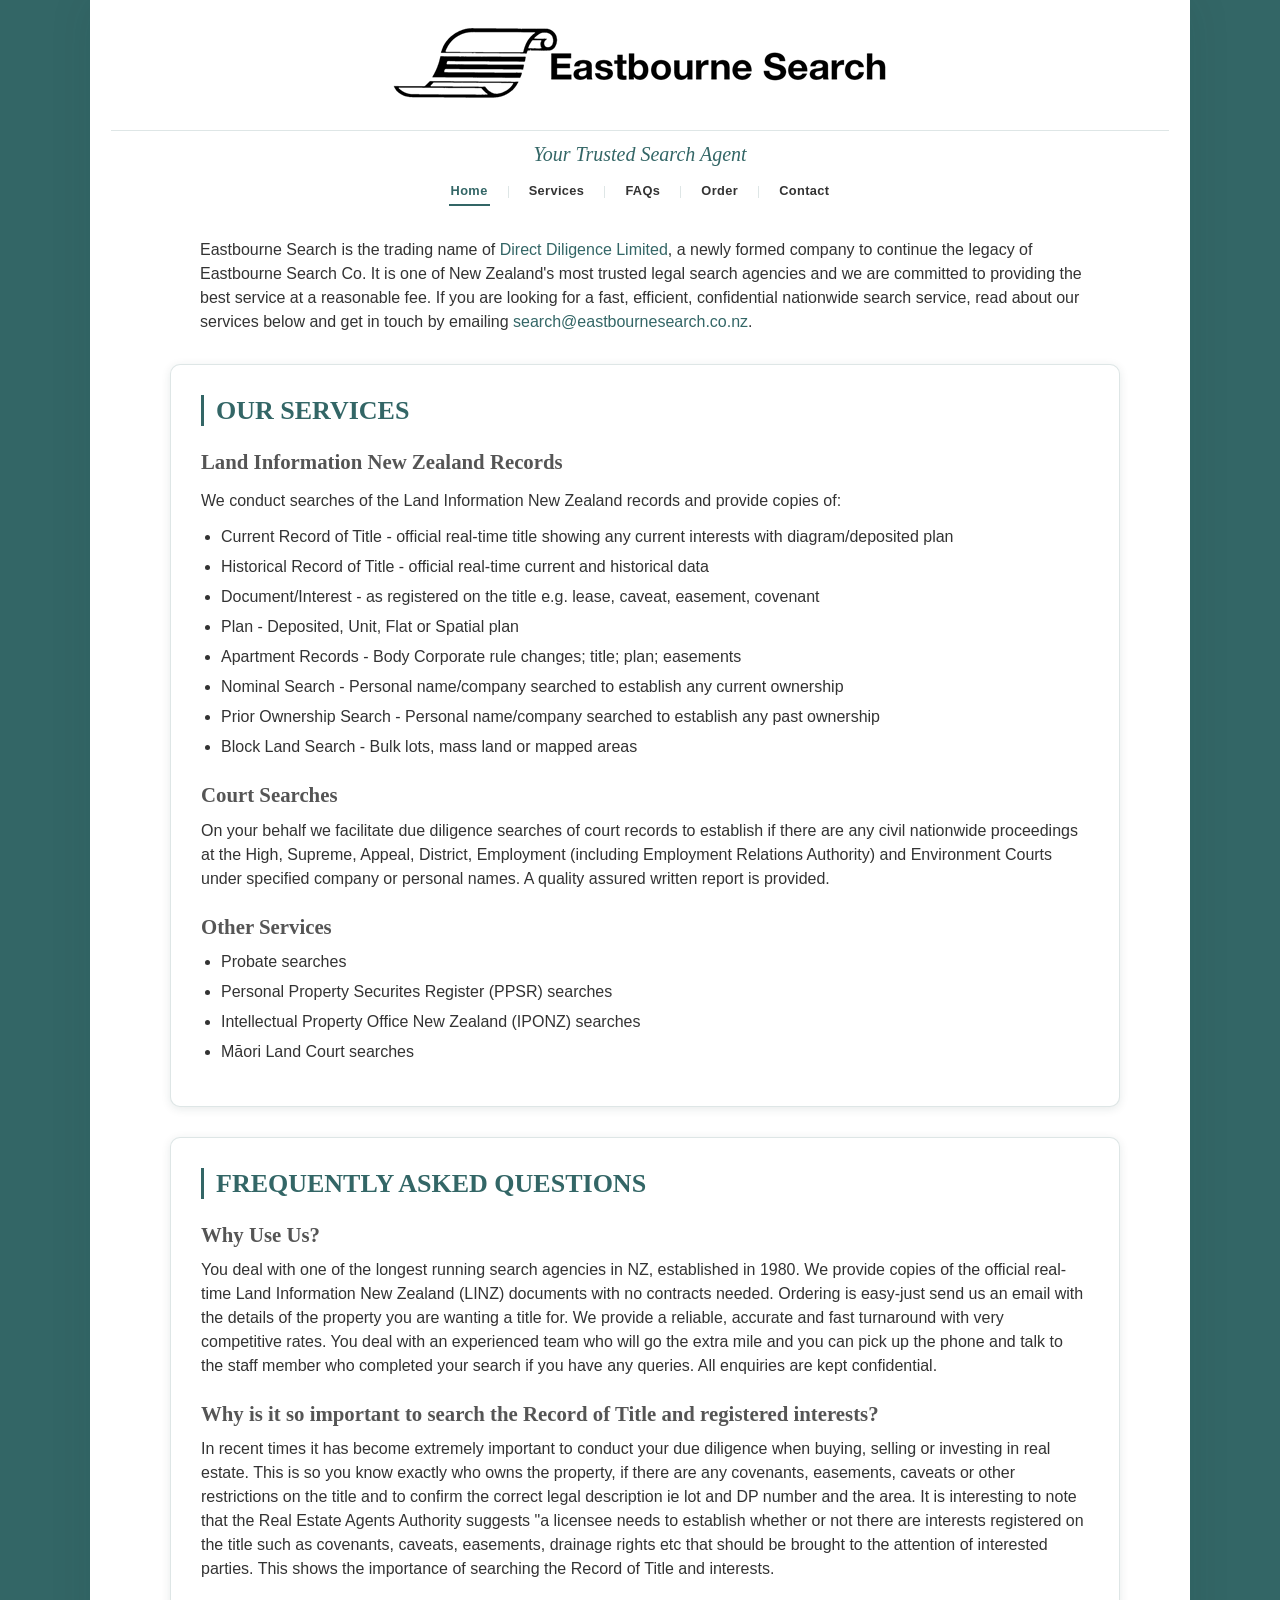
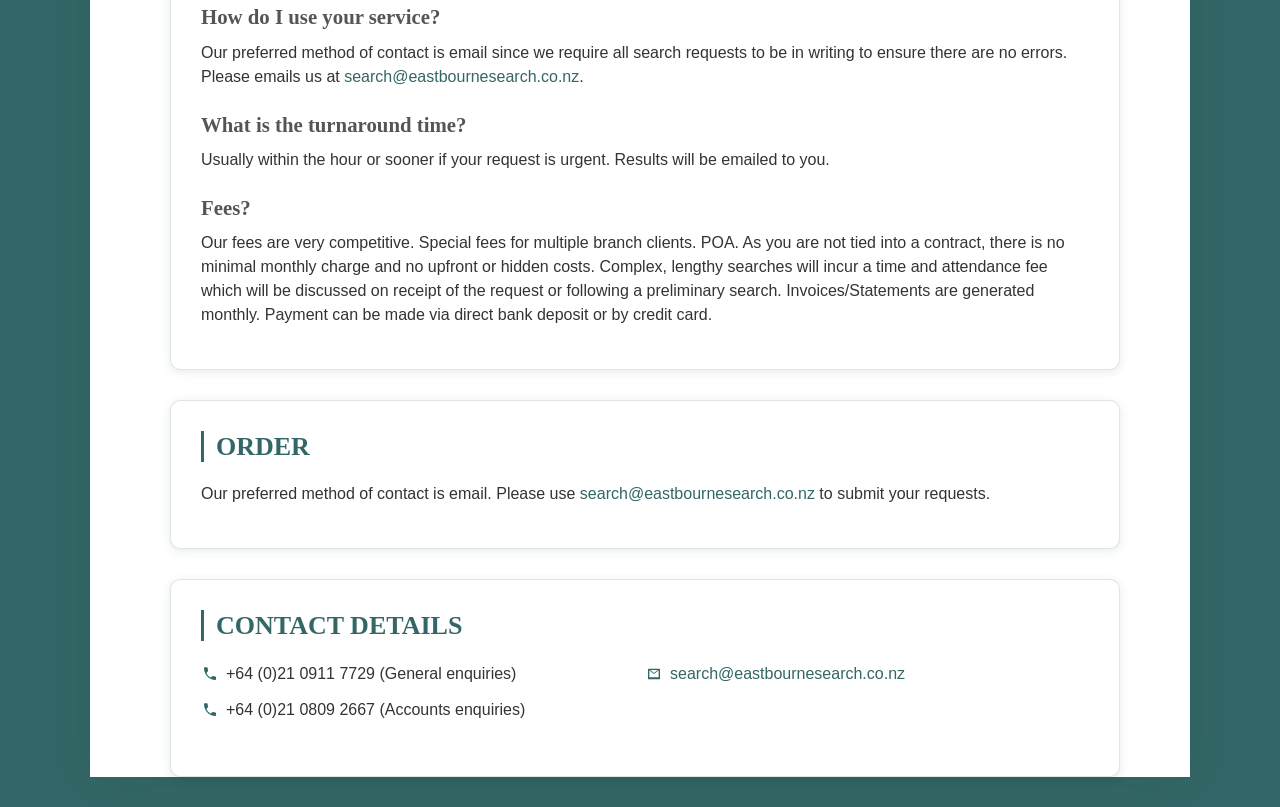
==== commit 4c404515: "Update index.html" ====
--- a/index.html
+++ b/index.html
@@ -30,7 +30,7 @@
 				<div id="search">
 					Eastbourne Search is the trading name of <a href="https://www.directdiligence.co.nz">Direct Diligence Limited</a>, a newly formed company to continue the legacy of Eastbourne Search Co.
 					It is one of New Zealand's most trusted legal search agencies and we are committed to providing the best service
-					at a reasonable fee. If you are looking for a fast, efficient, confidential nationwide search service, read about our services below and get in touch by emailing please <a href="mailto:search@eastbournesearch.co.nz?subject=Website%20Enquiry">search@eastbournesearch.co.nz</a>.
+					at a reasonable fee. If you are looking for a fast, efficient, confidential nationwide search service, read about our services below and get in touch by emailing <a href="mailto:search@eastbournesearch.co.nz?subject=Website%20Enquiry">search@eastbournesearch.co.nz</a>.
 				</div>
 			</div>
 
@@ -50,7 +50,7 @@
 				</ul>
 
 				<h3>Court Searches</h3>
-				<p>On your behalf we facilitate due diligence searches of court records to establish records of civil nationwide proceedings at the High, Supreme, Appeal, District, Employment (including Employment Relations Authority) and Environment Courts under specified company or personal names. A quality assured written report is provided.</p>
+				<p>On your behalf we facilitate due diligence searches of court records to establish if there are any civil nationwide proceedings at the High, Supreme, Appeal, District, Employment (including Employment Relations Authority) and Environment Courts under specified company or personal names. A quality assured written report is provided.</p>
 
 				<h3>Other Services</h3>
 				<ul>
--- a/files/style.css
+++ b/files/style.css
@@ -109,6 +109,7 @@
   margin: auto;
   padding-top: var(--space-md);
   max-height: 100%;
+  max-width: 100%;
 }
 
 /* ==========================================================================
@@ -336,7 +337,13 @@
   }
   #header {
     height: auto;
-    padding: var(--space-md) 0;
+    padding: var(--space-md) var(--space-md);
+  }
+  #header img {
+    max-height: none;
+    height: auto;
+    width: 100%;
+    padding-top: 0;
   }
   #main-nav {
     padding: var(--space-sm) 0 var(--space-md) 0;
@@ -363,4 +370,14 @@
   .main {
     padding: var(--space-md);
   }
-}
+  #contact table,
+  #contact tbody,
+  #contact tr,
+  #contact td {
+    display: block;
+    width: 100%;
+  }
+  #contact td {
+    padding-bottom: var(--space-md);
+  }
+}
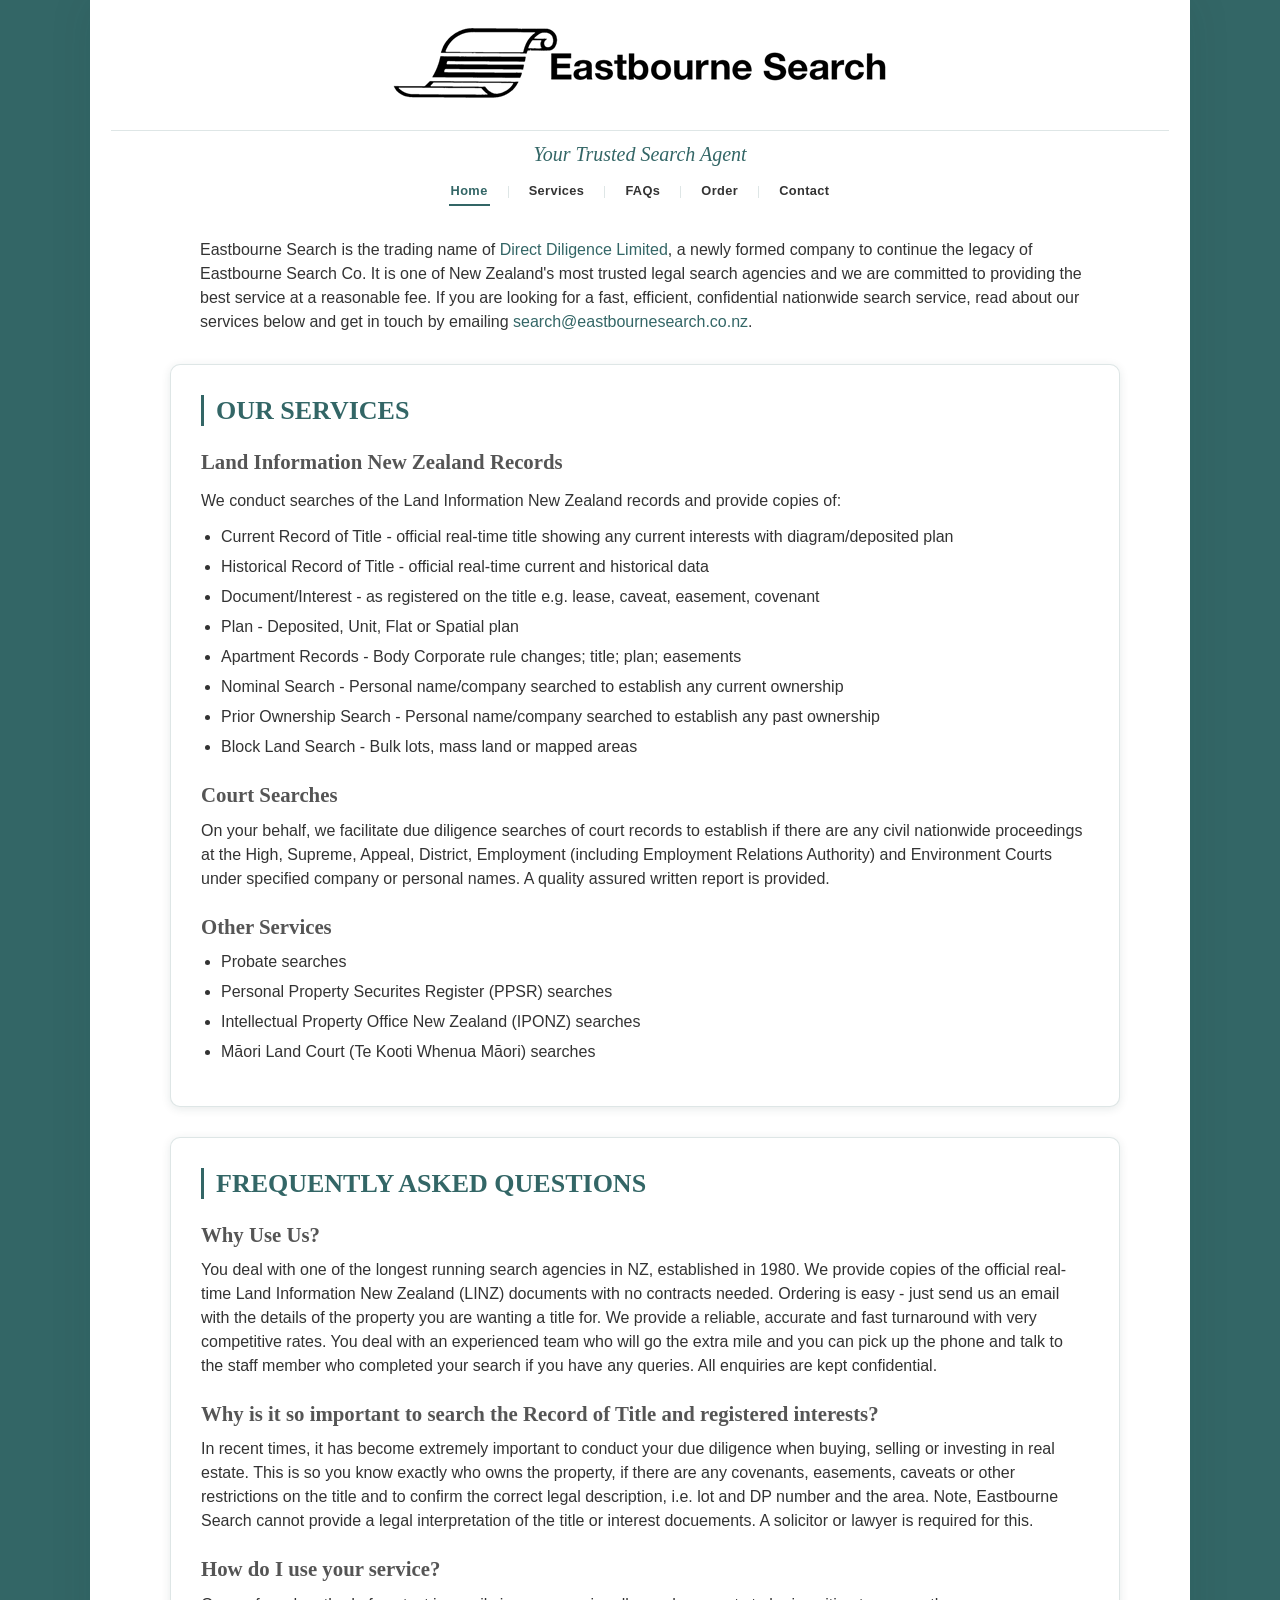
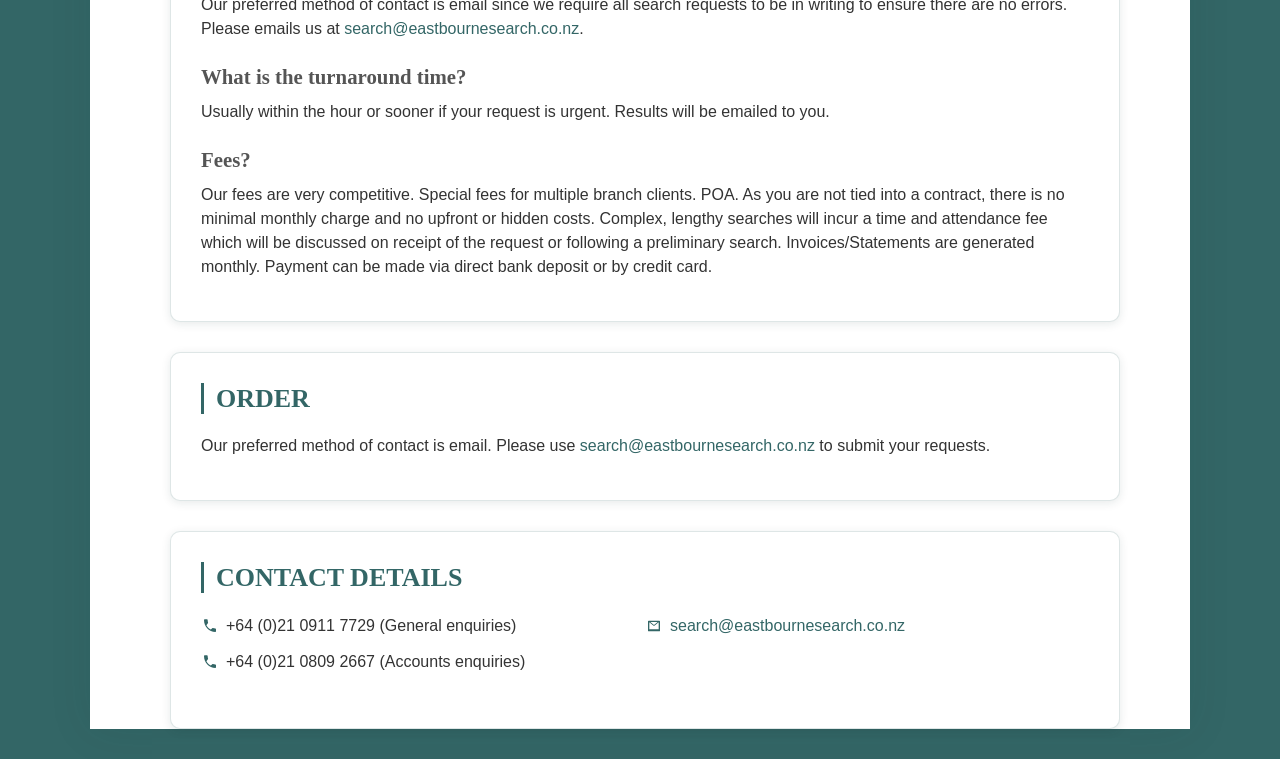
==== commit 4820ffa5: "Update index.html Text revisions for clarity" ====
--- a/index.html
+++ b/index.html
@@ -50,14 +50,14 @@
 				</ul>
 
 				<h3>Court Searches</h3>
-				<p>On your behalf we facilitate due diligence searches of court records to establish if there are any civil nationwide proceedings at the High, Supreme, Appeal, District, Employment (including Employment Relations Authority) and Environment Courts under specified company or personal names. A quality assured written report is provided.</p>
+				<p>On your behalf, we facilitate due diligence searches of court records to establish if there are any civil nationwide proceedings at the High, Supreme, Appeal, District, Employment (including Employment Relations Authority) and Environment Courts under specified company or personal names. A quality assured written report is provided.</p>
 
 				<h3>Other Services</h3>
 				<ul>
 					<li>Probate searches</li>
 					<li>Personal Property Securites Register (PPSR) searches</li>
 					<li>Intellectual Property Office New Zealand (IPONZ) searches</li>
-					<li>M&#257;ori Land Court searches</li>
+					<li>M&#257;ori Land Court (Te Kooti Whenua M&#257;ori) searches</li>
 				</ul>
 			</div>
 
@@ -65,10 +65,10 @@
 				<h2>FREQUENTLY ASKED QUESTIONS</h2>
 
 				<h3>Why Use Us?</h3>
-				<p>You deal with one of the longest running search agencies in NZ, established in 1980. We provide copies of the official real-time Land Information New Zealand (LINZ) documents with no contracts needed. Ordering is easy-just send us an email with the details of the property you are wanting a title for. We provide a reliable, accurate and fast turnaround with very competitive rates. You deal with an experienced team who will go the extra mile and you can pick up the phone and talk to the staff member who completed your search if you have any queries. All enquiries are kept confidential.</p>
+				<p>You deal with one of the longest running search agencies in NZ, established in 1980. We provide copies of the official real-time Land Information New Zealand (LINZ) documents with no contracts needed. Ordering is easy - just send us an email with the details of the property you are wanting a title for. We provide a reliable, accurate and fast turnaround with very competitive rates. You deal with an experienced team who will go the extra mile and you can pick up the phone and talk to the staff member who completed your search if you have any queries. All enquiries are kept confidential.</p>
 
 				<h3>Why is it so important to search the Record of Title and registered interests?</h3>
-				<p>In recent times it has become extremely important to conduct your due diligence when buying, selling or investing in real estate. This is so you know exactly who owns the property, if there are any covenants, easements, caveats or other restrictions on the title and to confirm the correct legal description ie lot and DP number and the area. It is interesting to note that the Real Estate Agents Authority suggests "a licensee needs to establish whether or not there are interests registered on the title such as covenants, caveats, easements, drainage rights etc that should be brought to the attention of interested parties. This shows the importance of searching the Record of Title and interests.</p>
+				<p>In recent times, it has become extremely important to conduct your due diligence when buying, selling or investing in real estate. This is so you know exactly who owns the property, if there are any covenants, easements, caveats or other restrictions on the title and to confirm the correct legal description, i.e. lot and DP number and the area. Note, Eastbourne Search cannot provide a legal interpretation of the title or interest docuements.  A solicitor or lawyer is required for this.</p>
 
 				<h3>How do I use your service?</h3>
 				<p>Our preferred method of contact is email since we require all search requests to be in writing to ensure there are no errors. Please emails us at <a href="mailto:search@eastbournesearch.co.nz?Subject=Website%20Enquiry">search@eastbournesearch.co.nz</a>.</p>
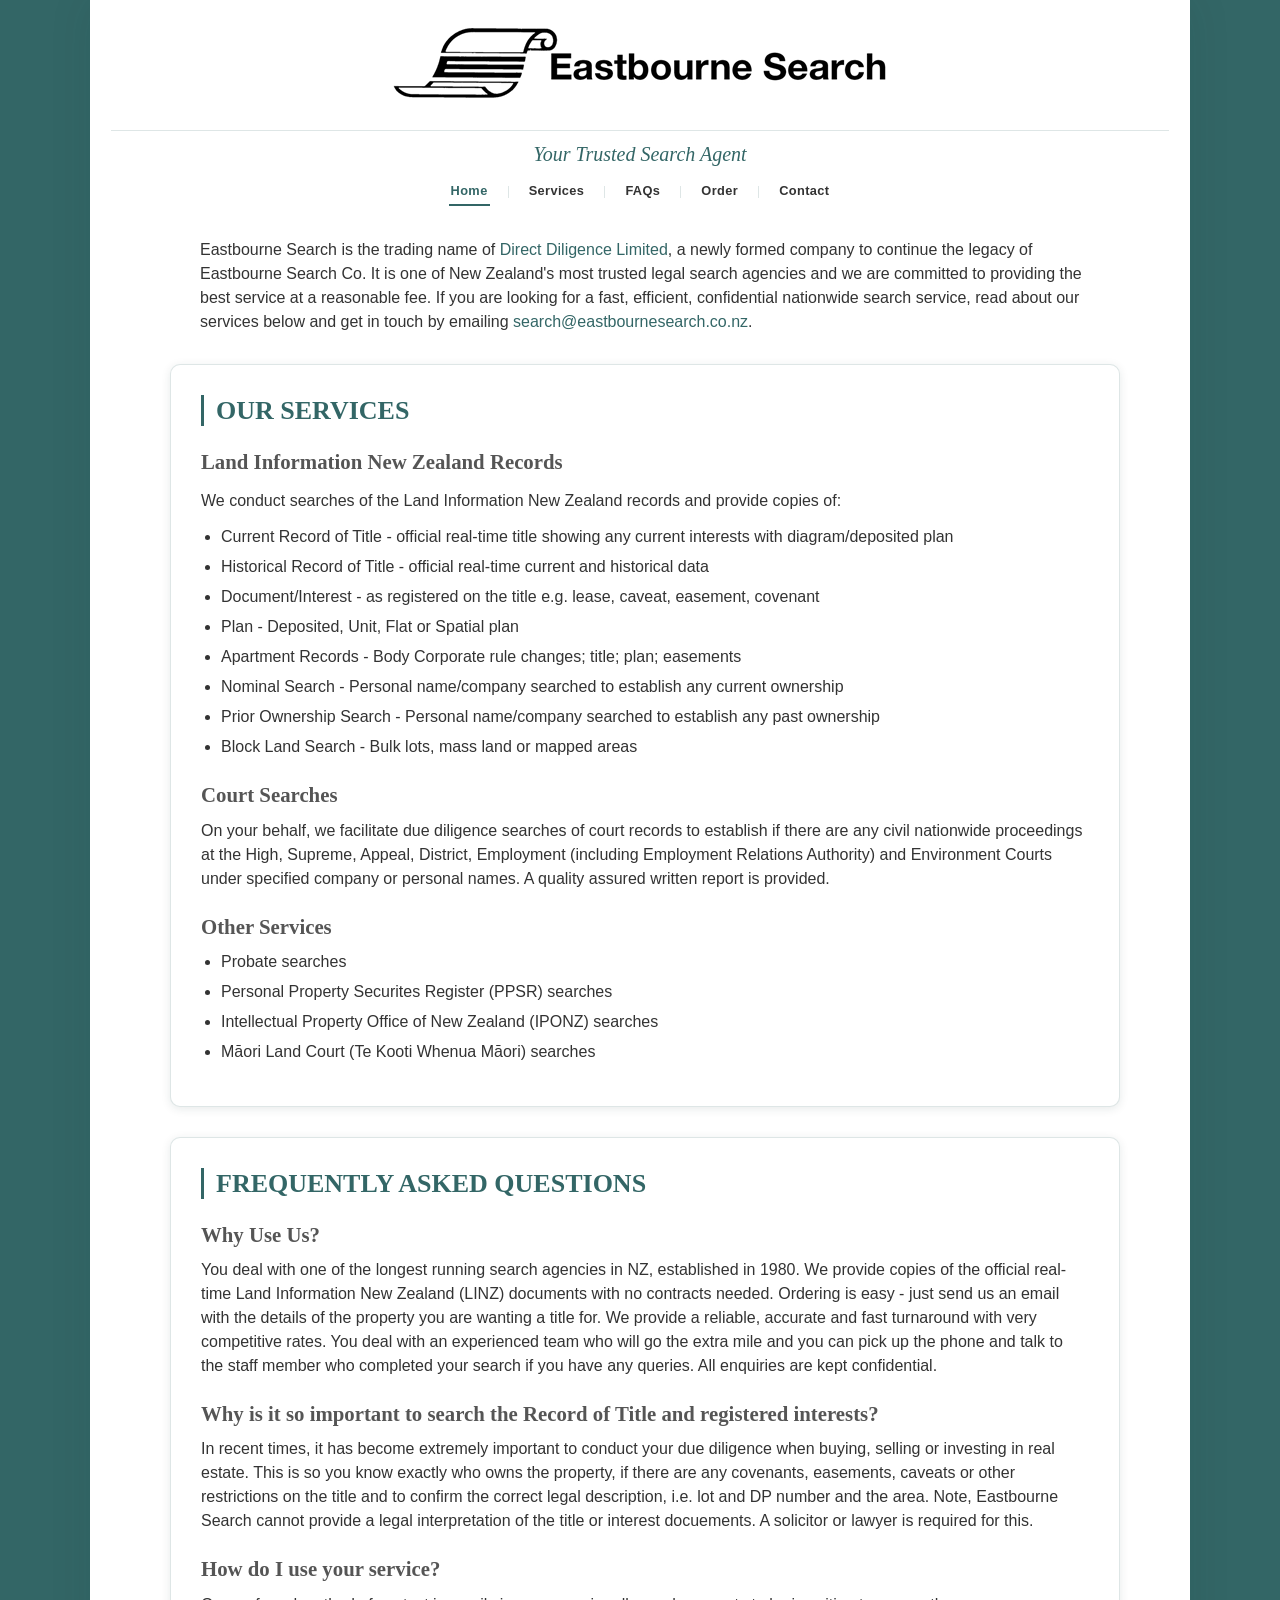
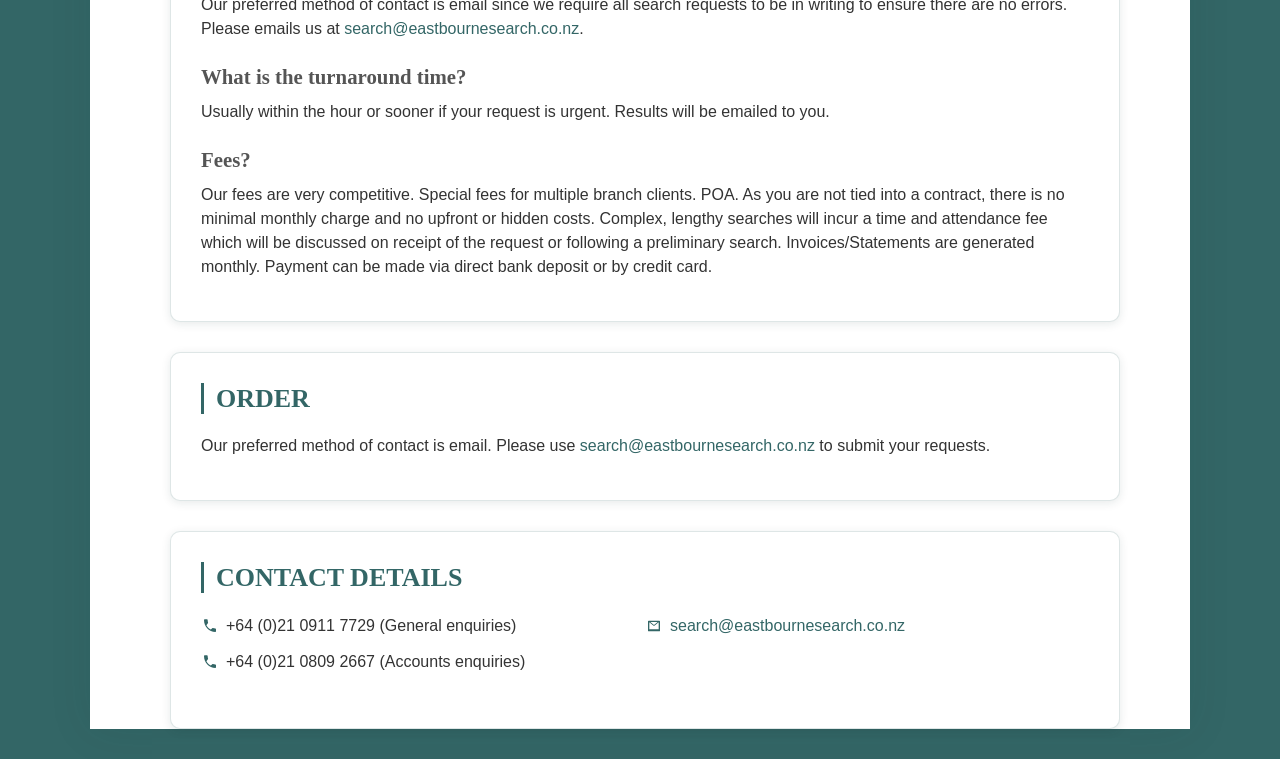
==== commit 6a639a03: "Update index.html Text errors" ====
--- a/index.html
+++ b/index.html
@@ -56,7 +56,7 @@
 				<ul>
 					<li>Probate searches</li>
 					<li>Personal Property Securites Register (PPSR) searches</li>
-					<li>Intellectual Property Office New Zealand (IPONZ) searches</li>
+					<li>Intellectual Property Office of New Zealand (IPONZ) searches</li>
 					<li>M&#257;ori Land Court (Te Kooti Whenua M&#257;ori) searches</li>
 				</ul>
 			</div>
